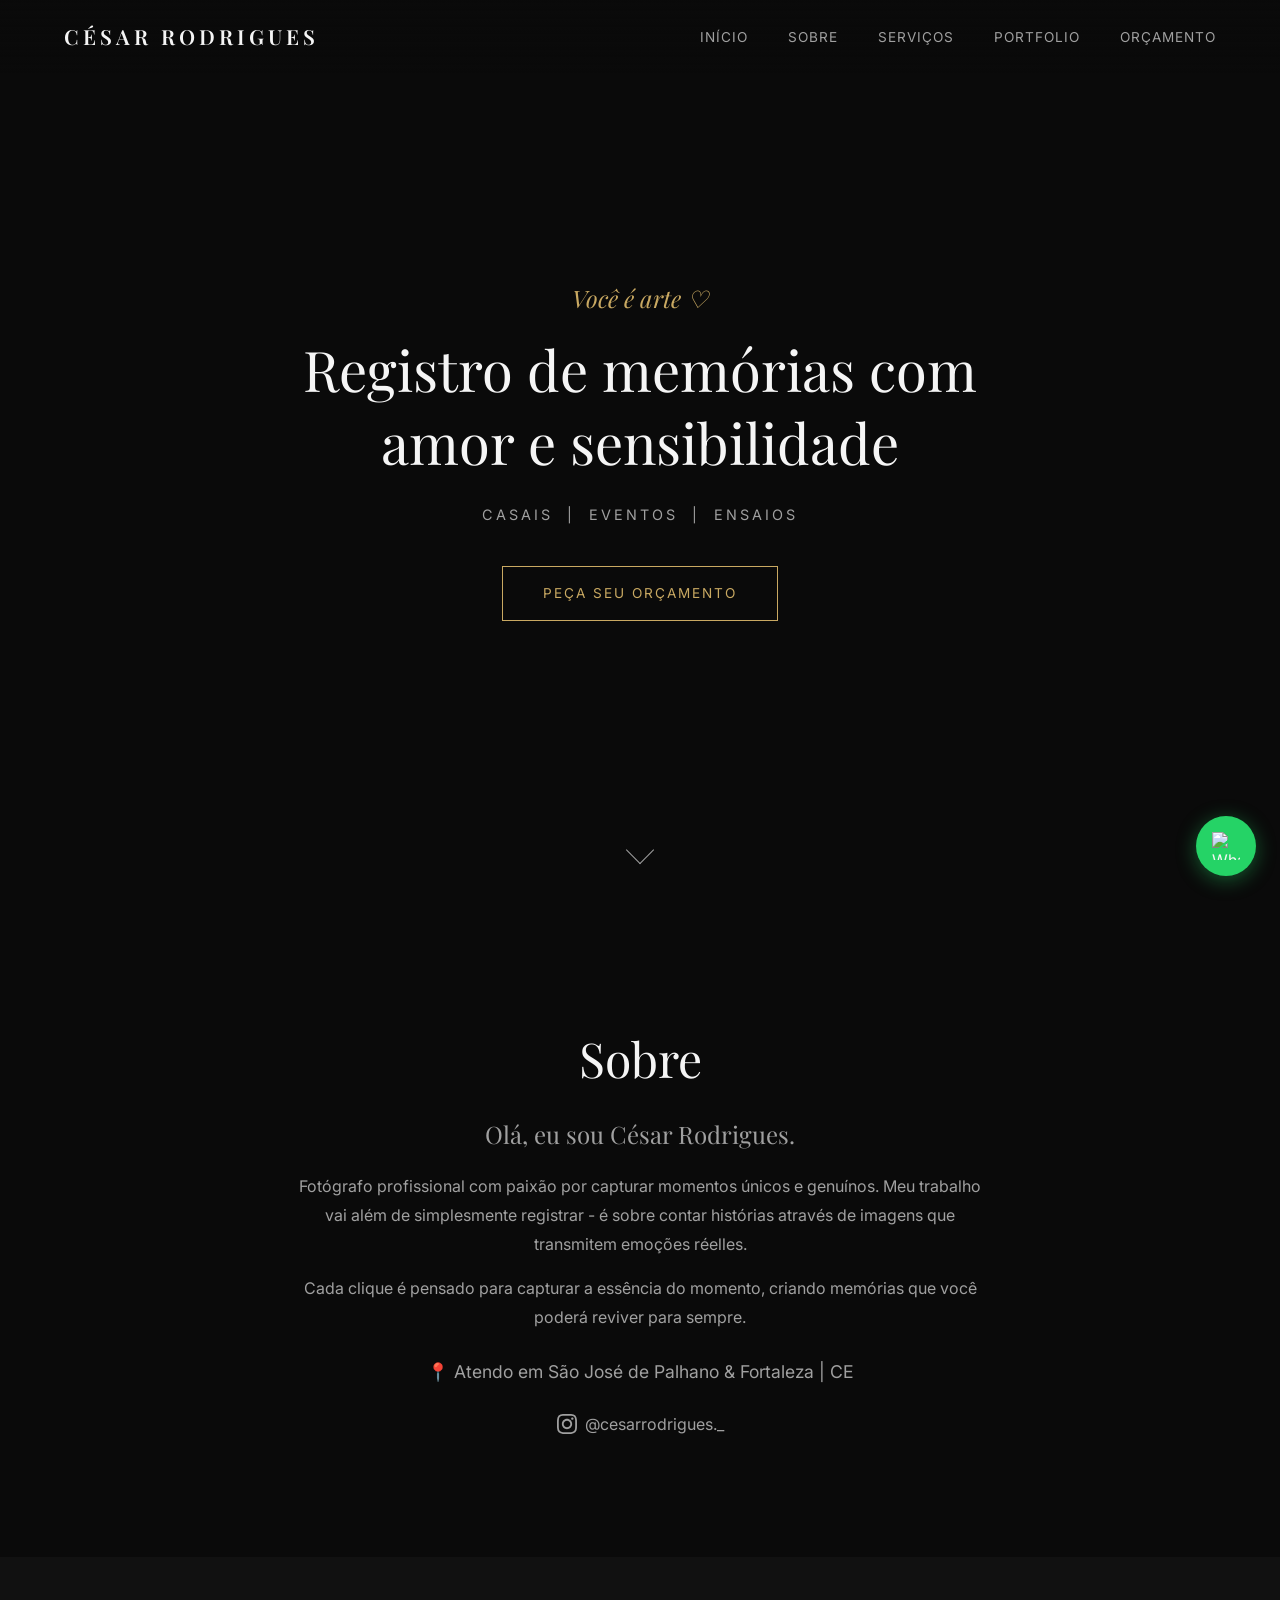
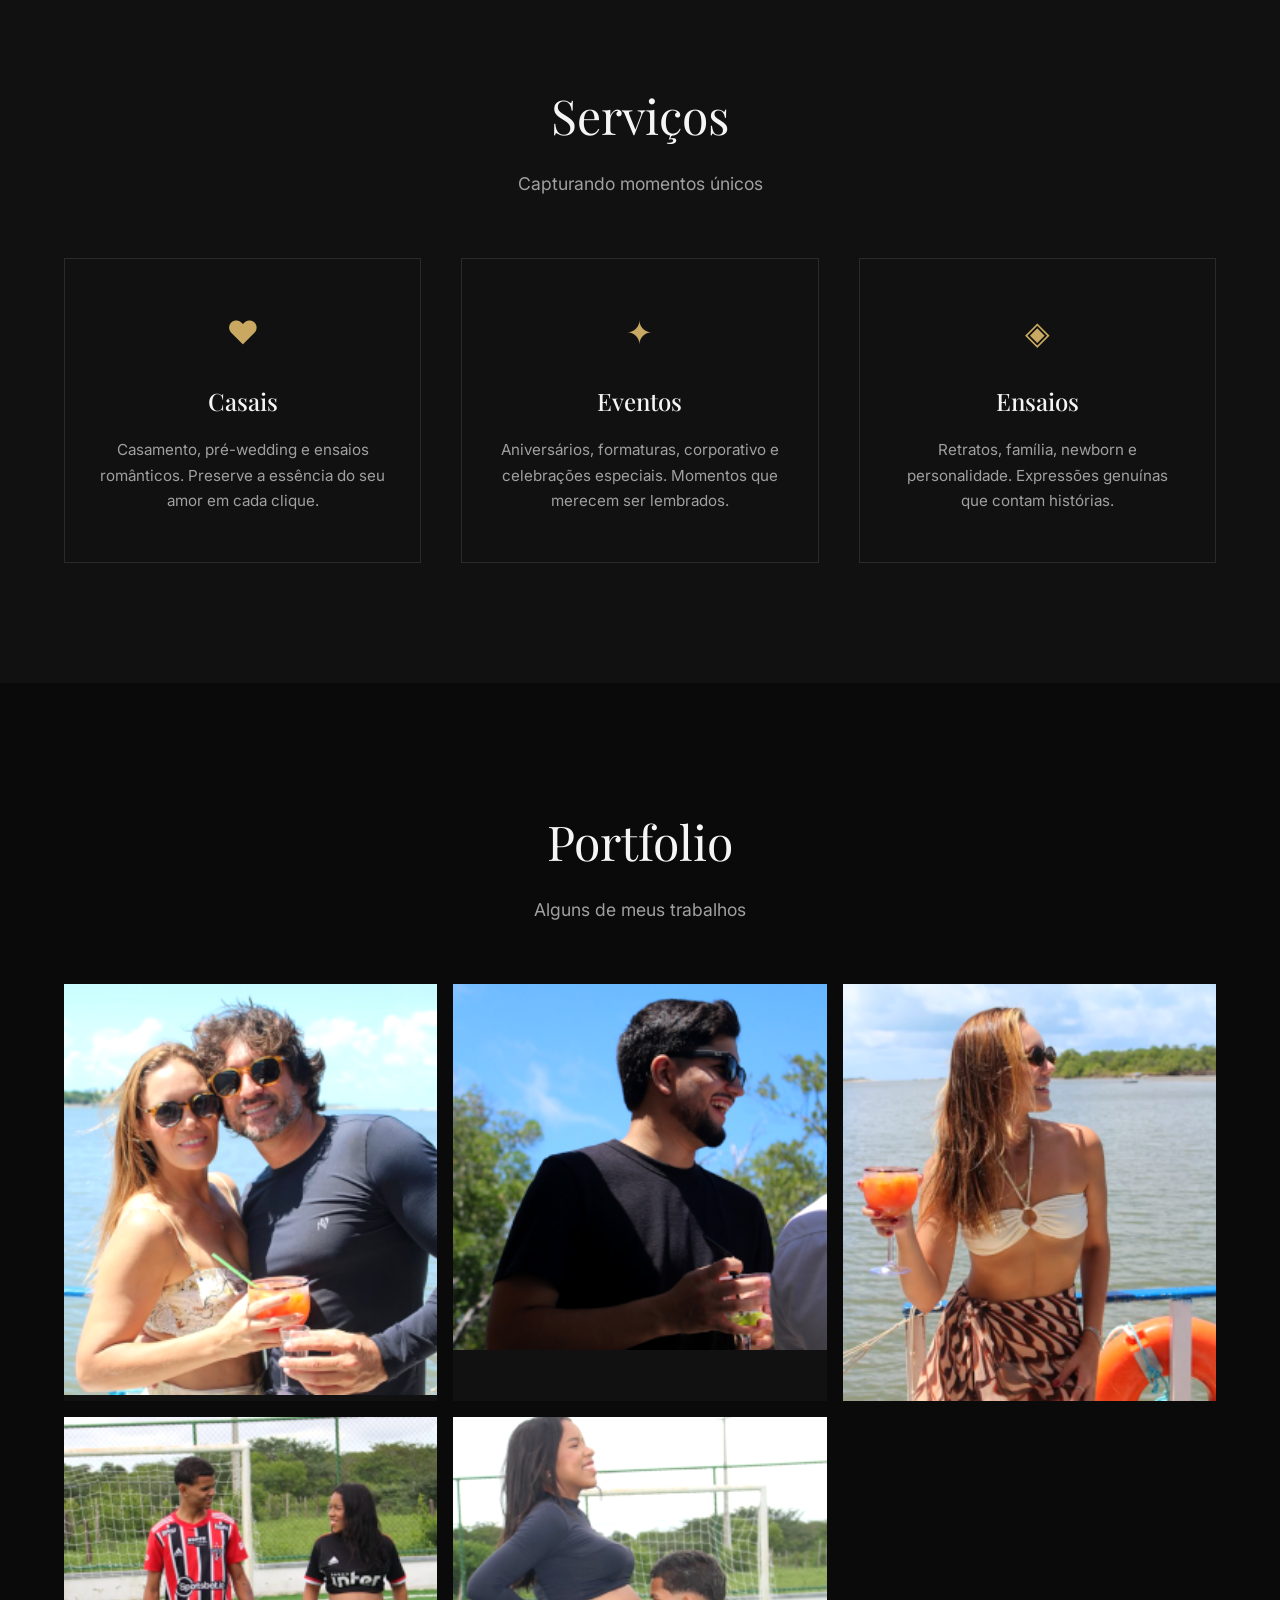
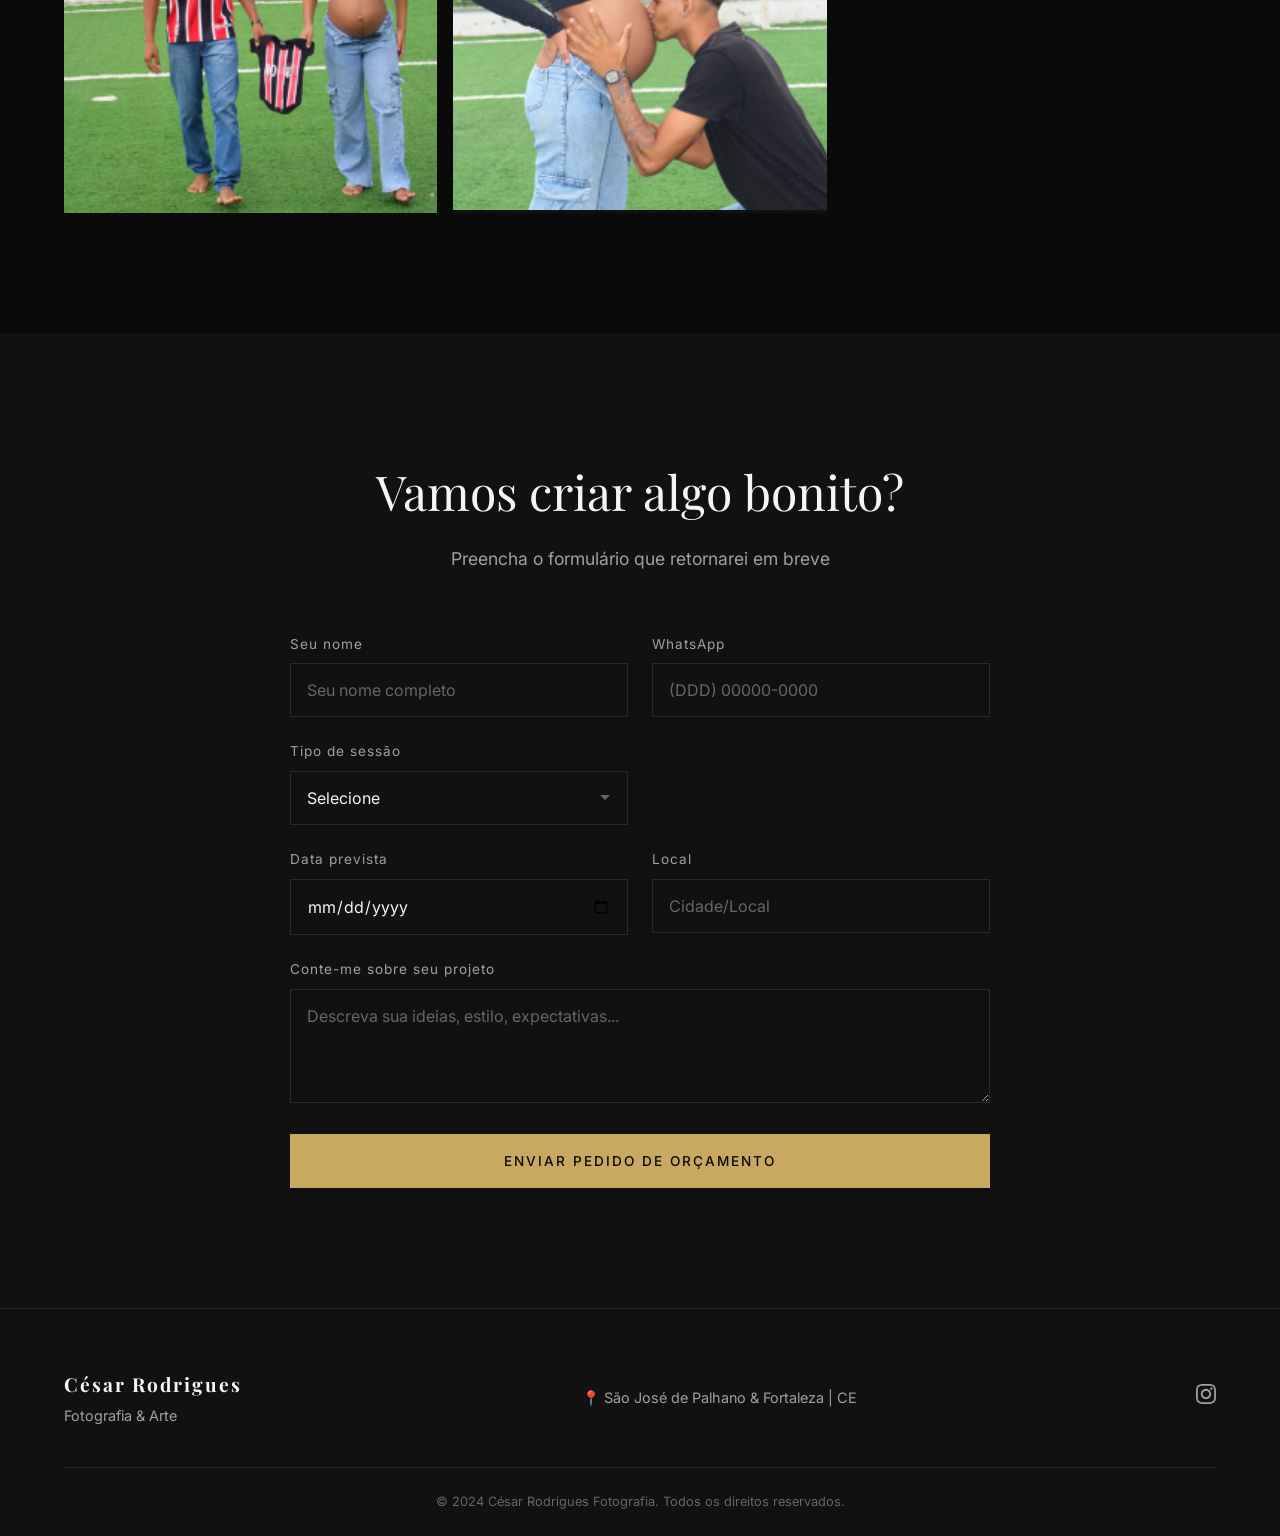
==== index.html @ 53aafc0b "Add files via upload" ====
<!DOCTYPE html>
<html lang="pt-BR">
<head>
    <meta charset="UTF-8">
    <meta name="viewport" content="width=device-width, initial-scale=1.0">
    <title>César Rodrigues | Fotografia</title>
    <meta name="description" content="Fotografia profissional com amor e sensibilidade. Casais, Eventos e Ensaios. São José de Palhano & Fortaleza | CE">
    <meta name="keywords" content="fotografia, photographer, casamentos, ensaio, eventos, são josé de palhano, fortaleza, ceará">
    <meta property="og:title" content="César Rodrigues | Fotografia">
    <meta property="og:description" content="Registro de memórias com amor e sensibilidade">
    <meta property="og:type" content="website">
    <link rel="preconnect" href="https://fonts.googleapis.com">
    <link rel="preconnect" href="https://fonts.gstatic.com" crossorigin>
    <link href="https://fonts.googleapis.com/css2?family=Playfair+Display:wght@400;500;600;700&family=Inter:wght@300;400;500;600&display=swap" rel="stylesheet">
    <link rel="stylesheet" href="styles.css">
    <link rel="icon" href="data:image/svg+xml,<svg xmlns='http://www.w3.org/2000/svg' viewBox='0 0 100 100'><text y='.9em' font-size='90'>📷</text></svg>">
</head>
<body>
    <header class="header">
        <nav class="nav">
            <a href="#inicio" class="logo">CÉSAR RODRIGUES</a>
            <button class="menu-toggle" aria-label="Menu">
                <span></span>
                <span></span>
                <span></span>
            </button>
            <ul class="nav-links">
                <li><a href="#inicio">Início</a></li>
                <li><a href="#sobre">Sobre</a></li>
                <li><a href="#servicos">Serviços</a></li>
                <li><a href="#portfolio">Portfolio</a></li>
                <li><a href="#contato">Orçamento</a></li>
            </ul>
        </nav>
    </header>

    <main>
        <section id="inicio" class="hero">
            <div class="hero-bg"></div>
            <div class="hero-content">
                <p class="tagline">Você é arte ♡</p>
                <h1>Registro de memórias com amor e sensibilidade</h1>
                <div class="hero-services">Casais &nbsp;|&nbsp; Eventos &nbsp;|&nbsp; Ensaios</div>
                <a href="#contato" class="btn-primary">Peça seu orçamento</a>
            </div>
            <div class="scroll-indicator">
                <span></span>
            </div>
        </section>

        <section id="sobre" class="section">
            <div class="container">
                <h2 class="section-title">Sobre</h2>
                <div class="about-content">
                    <div class="about-text">
                        <p class="about-intro">Olá, eu sou César Rodrigues.</p>
                        <p>Fotógrafo profissional com paixão por capturar momentos únicos e genuínos. Meu trabalho vai além de simplesmente registrar - é sobre contar histórias através de imagens que transmitem emoções réelles.</p>
                        <p>Cada clique é pensado para capturar a essência do momento, criando memórias que você poderá reviver para sempre.</p>
                        <p class="about-location">📍 Atendo em São José de Palhano & Fortaleza | CE</p>
                        <div class="social-links">
                            <a href="https://www.instagram.com/cesarrodrigues._/" target="_blank" class="social-link">
                                <svg width="20" height="20" viewBox="0 0 24 24" fill="currentColor"><path d="M12 2.163c3.204 0 3.584.012 4.85.07 3.252.148 4.771 1.691 4.919 4.919.058 1.265.069 1.645.069 4.849 0 3.205-.012 3.584-.069 4.849-.149 3.225-1.664 4.771-4.919 4.919-1.266.058-1.644.07-4.85.07-3.204 0-3.584-.012-4.849-.07-3.26-.149-4.771-1.699-4.919-4.92-.058-1.265-.07-1.644-.07-4.849 0-3.204.012-3.584.07-4.849.149-3.227 1.664-4.771 4.919-4.919 1.266-.057 1.645-.069 4.849-.069zm0-2.163c-3.259 0-3.667.01-4.947.072-4.358.2-6.78 2.618-6.98 6.98-.059 1.281-.073 1.689-.073 4.947 0 3.259.014 3.668.072 4.947.2 4.358 2.618 6.78 6.98 6.98 1.281.058 1.689.072 4.947.072 3.259 0 3.668-.014 4.947-.072 4.354-.2 6.782-2.618 6.979-6.98.059-1.28.073-1.689.073-4.947 0-3.259-.014-3.667-.072-4.947-.196-4.354-2.617-6.78-6.979-6.98-1.281-.059-1.69-.073-4.949-.073zm0 5.838c-3.403 0-6.162 2.759-6.162 6.162s2.759 6.162 6.162 6.162 6.162-2.759 6.162-6.162c0-3.403-2.759-6.162-6.162-6.162zm0 10.162c-2.209 0-4-1.79-4-4 0-2.209 1.791-4 4-4s4 1.791 4 4c0 2.21-1.791 4-4 4zm6.406-11.845c-.796 0-1.441.645-1.441 1.44s.645 1.44 1.441 1.44c.795 0 1.439-.645 1.439-1.44s-.644-1.44-1.439-1.44z"/></svg>
                                @cesarrodrigues._
                            </a>
                        </div>
                    </div>
                </div>
            </div>
        </section>

        <section id="servicos" class="section section-dark">
            <div class="container">
                <h2 class="section-title">Serviços</h2>
                <p class="section-subtitle">Capturando momentos únicos</p>
                <div class="services-grid">
                    <article class="service-card fade-in">
                        <div class="service-icon">❤</div>
                        <h3>Casais</h3>
                        <p>Casamento, pré-wedding e ensaios românticos. Preserve a essência do seu amor em cada clique.</p>
                    </article>
                    <article class="service-card fade-in">
                        <div class="service-icon">✦</div>
                        <h3>Eventos</h3>
                        <p>Aniversários, formaturas, corporativo e celebrações especiais. Momentos que merecem ser lembrados.</p>
                    </article>
                    <article class="service-card fade-in">
                        <div class="service-icon">◈</div>
                        <h3>Ensaios</h3>
                        <p>Retratos, família, newborn e personalidade. Expressões genuínas que contam histórias.</p>
                    </article>
                </div>
            </div>
        </section>

        <section id="portfolio" class="section">
            <div class="container">
                <h2 class="section-title">Portfolio</h2>
                <p class="section-subtitle">Alguns de meus trabalhos</p>
                <div class="portfolio-grid">
                    <div class="portfolio-item fade-in">
                        <div class="img-loader"></div>
                        <img src="imagem1.png" alt="Portfolio 1" loading="lazy">
                    </div>
                    <div class="portfolio-item fade-in">
                        <div class="img-loader"></div>
                        <img src="imagem2.png" alt="Portfolio 2" loading="lazy">
                    </div>
                    <div class="portfolio-item fade-in">
                        <div class="img-loader"></div>
                        <img src="imagem3.png" alt="Portfolio 3" loading="lazy">
                    </div>
                    <div class="portfolio-item fade-in">
                        <div class="img-loader"></div>
                        <img src="imagem4.png" alt="Portfolio 4" loading="lazy">
                    </div>
                    <div class="portfolio-item fade-in">
                        <div class="img-loader"></div>
                        <img src="imagem5.png" alt="Portfolio 5" loading="lazy">
                    </div>
                </div>
            </div>
        </section>

        <section id="contato" class="section section-dark">
            <div class="container">
                <h2 class="section-title">Vamos criar algo bonito?</h2>
                <p class="section-subtitle">Preencha o formulário que retornarei em breve</p>
                <form class="contact-form" id="budget-form">
                    <div class="form-row">
                        <div class="form-group">
                            <label for="name">Seu nome</label>
                            <input type="text" id="name" name="name" required placeholder="Seu nome completo">
                        </div>
                        <div class="form-group">
                            <label for="phone">WhatsApp</label>
                            <input type="tel" id="phone" name="phone" required placeholder="(DDD) 00000-0000">
                        </div>
                    </div>
                    <div class="form-row">
                        <div class="form-group">
                            <label for="service">Tipo de sessão</label>
                            <select id="service" name="service" required>
                                <option value="">Selecione</option>
                                <option value="Casais">Casais / Casamento</option>
                                <option value="Eventos">Eventos</option>
                                <option value="Ensaios">Ensaios</option>
                                <option value="Outro">Outro</option>
                            </select>
                        </div>
                        <div class="form-group" id="other-service-group" style="display: none;">
                            <label for="other-service">Qual?</label>
                            <input type="text" id="other-service" name="other-service" placeholder="Descreva o tipo de sessão">
                        </div>
                    </div>
                    <div class="form-row">
                        <div class="form-group">
                            <label for="date">Data prevista</label>
                            <input type="date" id="date" name="date">
                        </div>
                        <div class="form-group">
                            <label for="location">Local</label>
                            <input type="text" id="location" name="location" placeholder="Cidade/Local">
                        </div>
                    </div>
                    <div class="form-group">
                        <label for="message">Conte-me sobre seu projeto</label>
                        <textarea id="message" name="message" rows="4" placeholder="Descreva sua ideias, estilo, expectativas..."></textarea>
                    </div>
                    <button type="submit" class="btn-primary btn-submit">Enviar pedido de orçamento</button>
                </form>
            </div>
        </section>
    </main>

    <footer class="footer">
        <div class="container">
            <div class="footer-content">
                <div class="footer-info">
                    <h3>César Rodrigues</h3>
                    <p>Fotografia & Arte</p>
                </div>
                <div class="footer-location">
                    <p>📍 São José de Palhano & Fortaleza | CE</p>
                </div>
                <div class="footer-social">
                    <a href="https://www.instagram.com/cesarrodrigues._/" target="_blank" class="social-link">
                        <svg width="20" height="20" viewBox="0 0 24 24" fill="currentColor"><path d="M12 2.163c3.204 0 3.584.012 4.85.07 3.252.148 4.771 1.691 4.919 4.919.058 1.265.069 1.645.069 4.849 0 3.205-.012 3.584-.069 4.849-.149 3.225-1.664 4.771-4.919 4.919-1.266.058-1.644.07-4.85.07-3.204 0-3.584-.012-4.849-.07-3.26-.149-4.771-1.699-4.919-4.92-.058-1.265-.07-1.644-.07-4.849 0-3.204.012-3.584.07-4.849.149-3.227 1.664-4.771 4.919-4.919 1.266-.057 1.645-.069 4.849-.069zm0-2.163c-3.259 0-3.667.01-4.947.072-4.358.2-6.78 2.618-6.98 6.98-.059 1.281-.073 1.689-.073 4.947 0 3.259.014 3.668.072 4.947.2 4.358 2.618 6.78 6.98 6.98 1.281.058 1.689.072 4.947.072 3.259 0 3.668-.014 4.947-.072 4.354-.2 6.782-2.618 6.979-6.98.059-1.28.073-1.689.073-4.947 0-3.259-.014-3.667-.072-4.947-.196-4.354-2.617-6.78-6.979-6.98-1.281-.059-1.69-.073-4.949-.073zm0 5.838c-3.403 0-6.162 2.759-6.162 6.162s2.759 6.162 6.162 6.162 6.162-2.759 6.162-6.162c0-3.403-2.759-6.162-6.162-6.162zm0 10.162c-2.209 0-4-1.79-4-4 0-2.209 1.791-4 4-4s4 1.791 4 4c0 2.21-1.791 4-4 4zm6.406-11.845c-.796 0-1.441.645-1.441 1.44s.645 1.44 1.441 1.44c.795 0 1.439-.645 1.439-1.44s-.644-1.44-1.439-1.44z"/></svg>
                    </a>
                </div>
            </div>
            <div class="footer-bottom">
                <p>© 2024 César Rodrigues Fotografia. Todos os direitos reservados.</p>
            </div>
        </div>
    </footer>

    <a href="https://wa.me/558892840072" class="whatsapp-float" target="_blank" aria-label="WhatsApp">
        <img src="https://upload.wikimedia.org/wikipedia/commons/6/6b/WhatsApp.svg" alt="WhatsApp" style="width:28px;height:28px;">
    </a>

    <div class="lightbox" id="lightbox">
        <button class="lightbox-close" aria-label="Fechar">&times;</button>
        <img src="" alt="Imagem ampliada">
    </div>

    <div class="modal" id="thank-you-modal">
        <div class="modal-content">
            <button class="modal-close" aria-label="Fechar">&times;</button>
            <div class="modal-icon">✓</div>
            <h3>Obrigado!</h3>
            <p>Sua mensagem foi enviada com sucesso.</p>
            <p>Em breve retornarei seu contato.</p>
            <button class="btn-primary" id="modal-ok">Ok, voltar ao site</button>
        </div>
    </div>

    <script src="script.js"></script>
</body>
</html>
---- styles.css ----
:root {
    --bg-primary: #0a0a0a;
    --bg-secondary: #111111;
    --bg-tertiary: #1a1a1a;
    --text-primary: #f5f5f5;
    --text-secondary: #a0a0a0;
    --text-muted: #666666;
    --accent: #c9a962;
    --accent-dark: #a88c4a;
    --border: #2a2a2a;
    --font-display: 'Playfair Display', Georgia, serif;
    --font-body: 'Inter', -apple-system, sans-serif;
}

* {
    margin: 0;
    padding: 0;
    box-sizing: border-box;
}

html {
    scroll-behavior: smooth;
}

body {
    font-family: var(--font-body);
    background-color: var(--bg-primary);
    color: var(--text-primary);
    line-height: 1.6;
    font-size: 16px;
    overflow-x: hidden;
}

.container {
    max-width: 1200px;
    margin: 0 auto;
    padding: 0 24px;
}

a {
    color: inherit;
    text-decoration: none;
}

ul {
    list-style: none;
}

img {
    max-width: 100%;
    height: auto;
    display: block;
}

button {
    font-family: inherit;
    cursor: pointer;
    border: none;
    background: none;
}

input, textarea, select {
    font-family: inherit;
    font-size: 1rem;
}

.header {
    position: fixed;
    top: 0;
    left: 0;
    right: 0;
    z-index: 1000;
    padding: 20px 0;
    background: linear-gradient(to bottom, rgba(10,10,10,0.95), rgba(10,10,10,0));
    transition: background 0.3s ease;
}

.header.scrolled {
    background: rgba(10,10,10,0.98);
    backdrop-filter: blur(10px);
}

.nav {
    max-width: 1200px;
    margin: 0 auto;
    padding: 0 24px;
    display: flex;
    justify-content: space-between;
    align-items: center;
}

.logo {
    font-family: var(--font-display);
    font-size: 1.3rem;
    font-weight: 600;
    letter-spacing: 4px;
    color: var(--text-primary);
    transition: color 0.3s ease;
}

.logo:hover {
    color: var(--accent);
}

.nav-links {
    display: flex;
    gap: 40px;
}

.nav-links a {
    font-size: 0.85rem;
    font-weight: 400;
    letter-spacing: 1px;
    text-transform: uppercase;
    color: var(--text-secondary);
    transition: color 0.3s ease;
    position: relative;
}

.nav-links a::after {
    content: '';
    position: absolute;
    bottom: -4px;
    left: 0;
    width: 0;
    height: 1px;
    background: var(--accent);
    transition: width 0.3s ease;
}

.nav-links a:hover {
    color: var(--text-primary);
}

.nav-links a:hover::after {
    width: 100%;
}

.menu-toggle {
    display: none;
    flex-direction: column;
    gap: 6px;
    padding: 8px;
}

.menu-toggle span {
    display: block;
    width: 24px;
    height: 1px;
    background: var(--text-primary);
    transition: all 0.3s ease;
}

.hero {
    min-height: 100vh;
    display: flex;
    align-items: center;
    justify-content: center;
    position: relative;
    overflow: hidden;
}

.hero-bg {
    position: absolute;
    inset: 0;
    background: 
        linear-gradient(to bottom, rgba(10,10,10,0.3) 0%, rgba(10,10,10,0.7) 100%),
        url('https://images.unsplash.com/photo-1519741497674-611481863552?w=1920&h=1080&fit=crop') center/cover no-repeat;
    transform: scale(1.05);
    animation: heroZoom 20s ease-in-out infinite alternate;
}

@keyframes heroZoom {
    from { transform: scale(1.05); }
    to { transform: scale(1.1); }
}

.hero-content {
    position: relative;
    z-index: 1;
    text-align: center;
    padding: 0 24px;
    max-width: 800px;
}

.tagline {
    font-family: var(--font-display);
    font-size: 1.5rem;
    color: var(--accent);
    margin-bottom: 16px;
    font-style: italic;
    animation: fadeInUp 1s ease-out;
}

.hero h1 {
    font-family: var(--font-display);
    font-size: clamp(2rem, 5vw, 3.5rem);
    font-weight: 400;
    line-height: 1.3;
    margin-bottom: 24px;
    animation: fadeInUp 1s ease-out 0.2s both;
}

.hero-services {
    font-size: 0.9rem;
    color: var(--text-secondary);
    letter-spacing: 3px;
    text-transform: uppercase;
    margin-bottom: 40px;
    animation: fadeInUp 1s ease-out 0.4s both;
}

@keyframes fadeInUp {
    from {
        opacity: 0;
        transform: translateY(30px);
    }
    to {
        opacity: 1;
        transform: translateY(0);
    }
}

.btn-primary {
    display: inline-block;
    padding: 16px 40px;
    background: transparent;
    border: 1px solid var(--accent);
    color: var(--accent);
    font-size: 0.85rem;
    letter-spacing: 2px;
    text-transform: uppercase;
    transition: all 0.4s ease;
    animation: fadeInUp 1s ease-out 0.6s both;
}

.btn-primary:hover {
    background: var(--accent);
    color: var(--bg-primary);
}

.scroll-indicator {
    position: absolute;
    bottom: 40px;
    left: 50%;
    transform: translateX(-50%);
    animation: bounce 2s ease-in-out infinite;
}

.scroll-indicator span {
    display: block;
    width: 20px;
    height: 20px;
    border-right: 1px solid var(--text-secondary);
    border-bottom: 1px solid var(--text-secondary);
    transform: rotate(45deg);
}

@keyframes bounce {
    0%, 100% { transform: translateX(-50%) translateY(0); }
    50% { transform: translateX(-50%) translateY(10px); }
}

.fade-in {
    opacity: 0;
    transform: translateY(30px);
    transition: opacity 0.6s ease, transform 0.6s ease;
}

.fade-in.visible {
    opacity: 1;
    transform: translateY(0);
}

.section {
    padding: 120px 0;
}

.section-dark {
    background: var(--bg-secondary);
}

.section-title {
    font-family: var(--font-display);
    font-size: clamp(2rem, 4vw, 3rem);
    font-weight: 400;
    text-align: center;
    margin-bottom: 16px;
}

.section-subtitle {
    text-align: center;
    color: var(--text-secondary);
    margin-bottom: 60px;
    font-size: 1.1rem;
}

.services-grid {
    display: grid;
    grid-template-columns: repeat(3, 1fr);
    gap: 40px;
}

.service-card {
    background: var(--bg-secondary);
    border: 1px solid var(--border);
    padding: 48px 32px;
    text-align: center;
    transition: all 0.4s ease;
}

.service-card:hover {
    border-color: var(--accent);
    transform: translateY(-8px);
}

.service-icon {
    font-size: 2rem;
    color: var(--accent);
    margin-bottom: 24px;
}

.service-card h3 {
    font-family: var(--font-display);
    font-size: 1.5rem;
    font-weight: 500;
    margin-bottom: 16px;
}

.service-card p {
    color: var(--text-secondary);
    font-size: 0.95rem;
    line-height: 1.7;
}

.portfolio-grid {
    display: grid;
    grid-template-columns: repeat(3, 1fr);
    gap: 16px;
}

.portfolio-item {
    position: relative;
    overflow: hidden;
    cursor: pointer;
    background: var(--bg-secondary);
}

.portfolio-item img {
    width: 100%;
    height: auto;
    display: block;
    transition: transform 0.6s ease, filter 0.4s ease;
    filter: contrast(1.05) saturate(1.1);
}

.portfolio-item:hover img {
    transform: scale(1.02);
    filter: contrast(1.1) saturate(1.15);
}

.portfolio-item::after {
    content: '';
    position: absolute;
    inset: 0;
    background: linear-gradient(to top, rgba(10,10,10,0.6) 0%, transparent 50%);
    opacity: 0;
    transition: opacity 0.4s ease;
}

.portfolio-item:hover img {
    transform: scale(1.08);
}

.portfolio-item:hover::after {
    opacity: 1;
}

.contact-form {
    max-width: 700px;
    margin: 0 auto;
}

.form-row {
    display: grid;
    grid-template-columns: repeat(2, 1fr);
    gap: 24px;
}

.form-group {
    margin-bottom: 24px;
}

.form-group label {
    display: block;
    font-size: 0.85rem;
    color: var(--text-secondary);
    margin-bottom: 8px;
    letter-spacing: 1px;
}

.form-group input,
.form-group textarea,
.form-group select {
    width: 100%;
    padding: 16px;
    background: var(--bg-secondary);
    border: 1px solid var(--border);
    color: var(--text-primary);
    transition: border-color 0.3s ease;
}

.form-group input:focus,
.form-group textarea:focus,
.form-group select:focus {
    outline: none;
    border-color: var(--accent);
}

.form-group input::placeholder,
.form-group textarea::placeholder {
    color: var(--text-muted);
}

.form-group select {
    cursor: pointer;
    appearance: none;
    background-image: url("data:image/svg+xml,%3Csvg xmlns='http://www.w3.org/2000/svg' width='12' height='12' viewBox='0 0 12 12'%3E%3Cpath fill='%23666' d='M6 8L1 3h10z'/%3E%3C/svg%3E");
    background-repeat: no-repeat;
    background-position: right 16px center;
}

.btn-submit {
    width: 100%;
    padding: 18px;
    background: var(--accent);
    color: var(--bg-primary);
    font-weight: 500;
}

.btn-submit:hover {
    background: var(--accent-dark);
}

.footer {
    background: var(--bg-secondary);
    border-top: 1px solid var(--border);
    padding: 60px 0 24px;
}

.footer-content {
    display: flex;
    justify-content: space-between;
    align-items: center;
    flex-wrap: wrap;
    gap: 24px;
    margin-bottom: 40px;
}

.footer-info h3 {
    font-family: var(--font-display);
    font-size: 1.2rem;
    letter-spacing: 2px;
    margin-bottom: 4px;
}

.footer-info p {
    color: var(--text-secondary);
    font-size: 0.9rem;
}

.footer-location {
    color: var(--text-secondary);
    font-size: 0.9rem;
}

.whatsapp-link {
    display: inline-flex;
    align-items: center;
    gap: 8px;
    padding: 12px 24px;
    background: var(--accent);
    color: var(--bg-primary);
    font-weight: 500;
    transition: background 0.3s ease;
}

.whatsapp-link:hover {
    background: var(--accent-dark);
}

.footer-bottom {
    text-align: center;
    padding-top: 24px;
    border-top: 1px solid var(--border);
}

.footer-bottom p {
    color: var(--text-muted);
    font-size: 0.8rem;
}

.lightbox {
    position: fixed;
    inset: 0;
    z-index: 2000;
    background: rgba(0,0,0,0.95);
    display: flex;
    align-items: center;
    justify-content: center;
    opacity: 0;
    visibility: hidden;
    transition: all 0.3s ease;
}

.lightbox.active {
    opacity: 1;
    visibility: visible;
}

.lightbox img {
    max-width: 95vw;
    max-height: 95vh;
    width: auto;
    height: auto;
    object-fit: contain;
    filter: contrast(1.05) saturate(1.1);
}

.lightbox-close {
    position: absolute;
    top: 24px;
    right: 24px;
    font-size: 2rem;
    color: var(--text-primary);
    padding: 16px;
}

@media (max-width: 900px) {
    .services-grid,
    .portfolio-grid {
        grid-template-columns: repeat(2, 1fr);
    }
    
    .footer-content {
        flex-direction: column;
        text-align: center;
    }
}

@media (max-width: 600px) {
    .menu-toggle {
        display: flex;
    }
    
    .nav-links {
        position: fixed;
        top: 0;
        right: -100%;
        width: 80%;
        max-width: 300px;
        height: 100vh;
        background: var(--bg-secondary);
        flex-direction: column;
        justify-content: center;
        align-items: center;
        gap: 32px;
        transition: right 0.4s ease;
    }
    
    .nav-links.active {
        right: 0;
    }
    
    .nav-links a {
        font-size: 1rem;
    }
    
    .services-grid,
    .portfolio-grid {
        grid-template-columns: 1fr;
    }
    
    .form-row {
        grid-template-columns: 1fr;
    }
    
    .section {
        padding: 80px 0;
    }
    
    .hero h1 {
        font-size: 1.8rem;
    }
}

.about-content {
    max-width: 700px;
    margin: 0 auto;
    text-align: center;
}

.about-intro {
    font-family: var(--font-display);
    font-size: 1.5rem;
    color: var(--accent);
    margin-bottom: 24px;
}

.about-text p {
    color: var(--text-secondary);
    margin-bottom: 16px;
    line-height: 1.8;
}

.about-location {
    font-size: 1.1rem;
    margin-top: 24px;
    color: var(--text-primary);
}

.social-links {
    margin-top: 24px;
    display: flex;
    justify-content: center;
    gap: 16px;
}

.social-link {
    display: inline-flex;
    align-items: center;
    gap: 8px;
    color: var(--text-secondary);
    transition: color 0.3s ease;
}

.social-link:hover {
    color: var(--accent);
}

.whatsapp-float {
    position: fixed;
    bottom: 24px;
    right: 24px;
    width: 60px;
    height: 60px;
    background: #25D366;
    border-radius: 50%;
    display: flex;
    align-items: center;
    justify-content: center;
    box-shadow: 0 4px 20px rgba(37, 211, 102, 0.4);
    z-index: 1000;
    animation: pulse 2s ease-in-out infinite;
    transition: transform 0.3s ease;
}

.whatsapp-float img {
    width: 32px;
    height: 32px;
}

.whatsapp-float:hover {
    transform: scale(1.1);
}

@keyframes pulse {
    0%, 100% { box-shadow: 0 4px 20px rgba(37, 211, 102, 0.4); }
    50% { box-shadow: 0 4px 30px rgba(37, 211, 102, 0.7); }
}

.img-loader {
    position: absolute;
    inset: 0;
    background: linear-gradient(90deg, var(--bg-tertiary) 25%, var(--bg-secondary) 50%, var(--bg-tertiary) 75%);
    background-size: 200% 100%;
    animation: shimmer 1.5s infinite;
}

@keyframes shimmer {
    0% { background-position: 200% 0; }
    100% { background-position: -200% 0; }
}

.portfolio-item img {
    opacity: 0;
    transition: opacity 0.4s ease;
}

.portfolio-item img.loaded {
    opacity: 1;
}

.modal {
    position: fixed;
    inset: 0;
    background: rgba(0,0,0,0.9);
    display: flex;
    align-items: center;
    justify-content: center;
    z-index: 2001;
    opacity: 0;
    visibility: hidden;
    transition: all 0.3s ease;
}

.modal.active {
    opacity: 1;
    visibility: visible;
}

.modal-content {
    background: var(--bg-secondary);
    border: 1px solid var(--border);
    padding: 48px;
    text-align: center;
    max-width: 400px;
    position: relative;
}

.modal-close {
    position: absolute;
    top: 16px;
    right: 16px;
    font-size: 1.5rem;
    color: var(--text-muted);
    padding: 8px;
}

.modal-icon {
    width: 64px;
    height: 64px;
    background: var(--accent);
    color: var(--bg-primary);
    border-radius: 50%;
    display: flex;
    align-items: center;
    justify-content: center;
    font-size: 2rem;
    margin: 0 auto 24px;
}

.modal-content h3 {
    font-family: var(--font-display);
    font-size: 1.8rem;
    margin-bottom: 16px;
}

.modal-content p {
    color: var(--text-secondary);
    margin-bottom: 8px;
}

.modal-content .btn-primary {
    margin-top: 24px;
    width: 100%;
}

.form-row {
    display: grid;
    grid-template-columns: 1fr 1fr;
    gap: 24px;
}
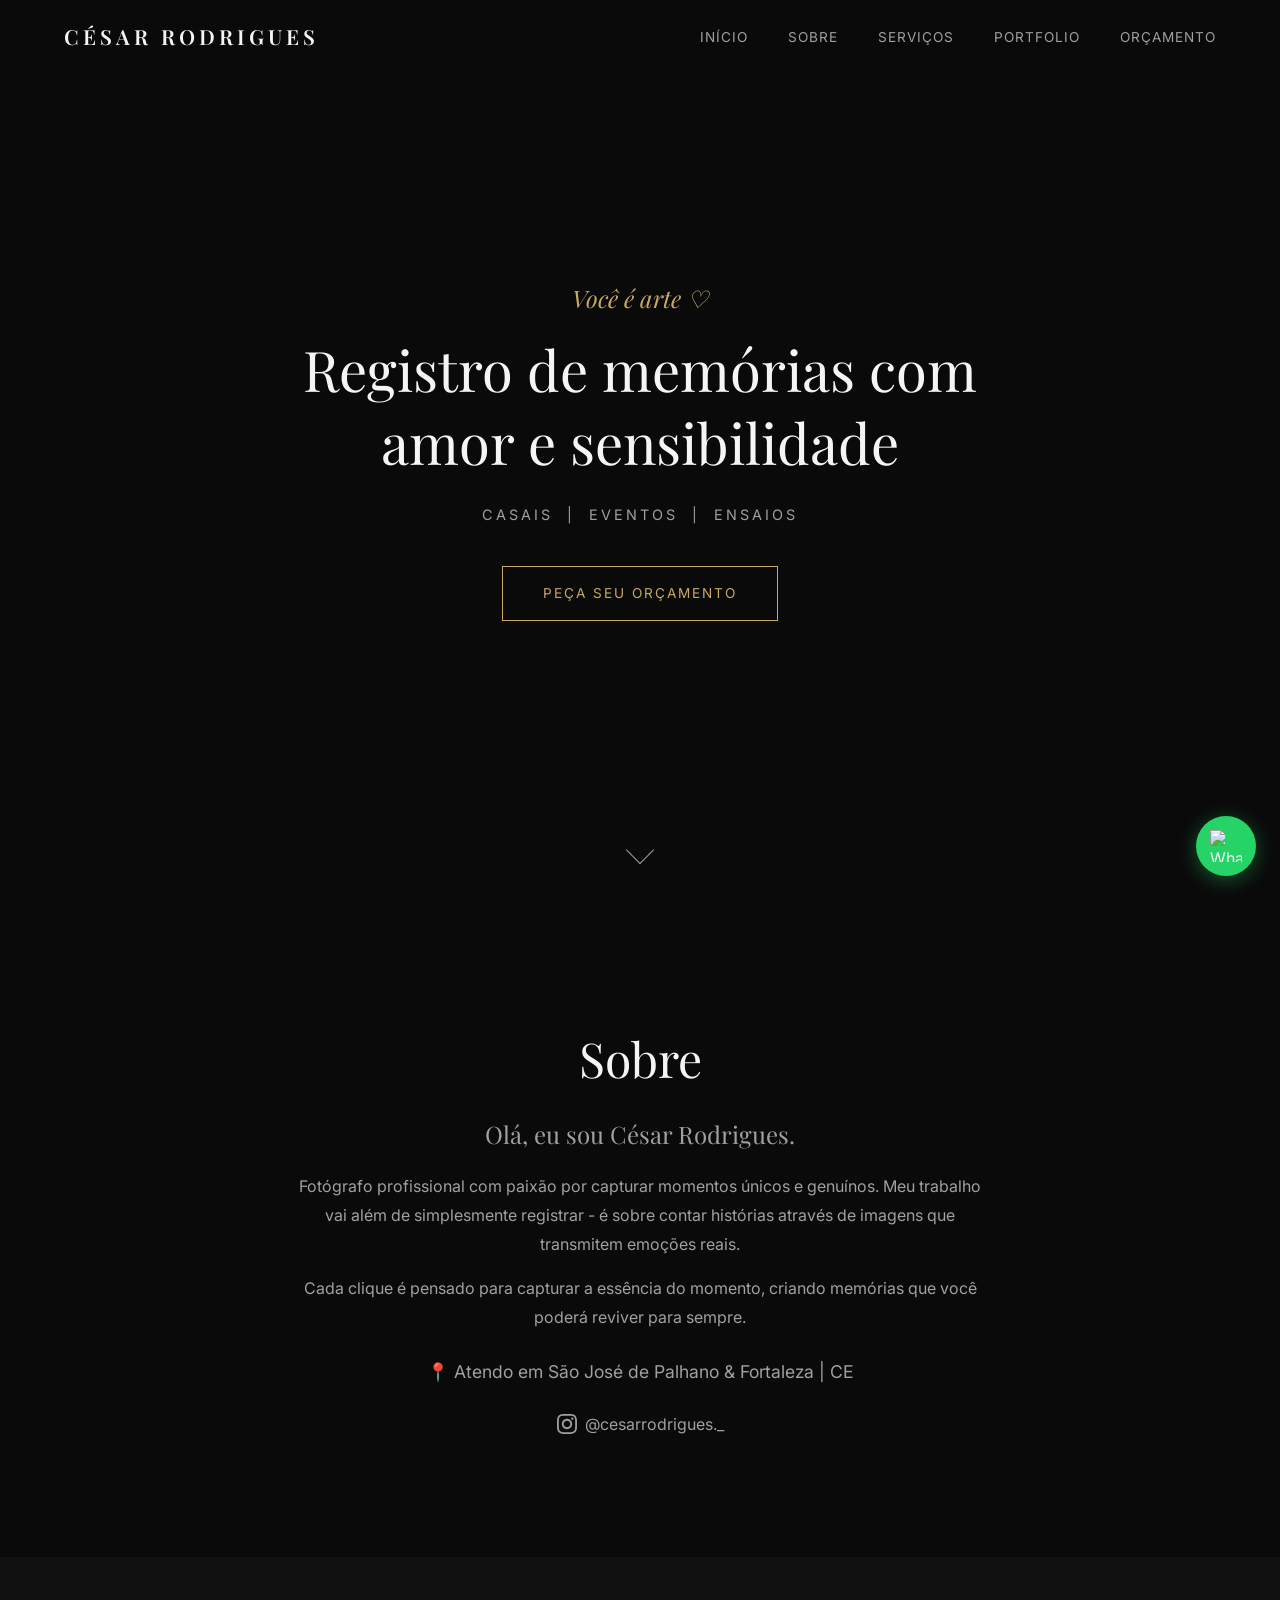
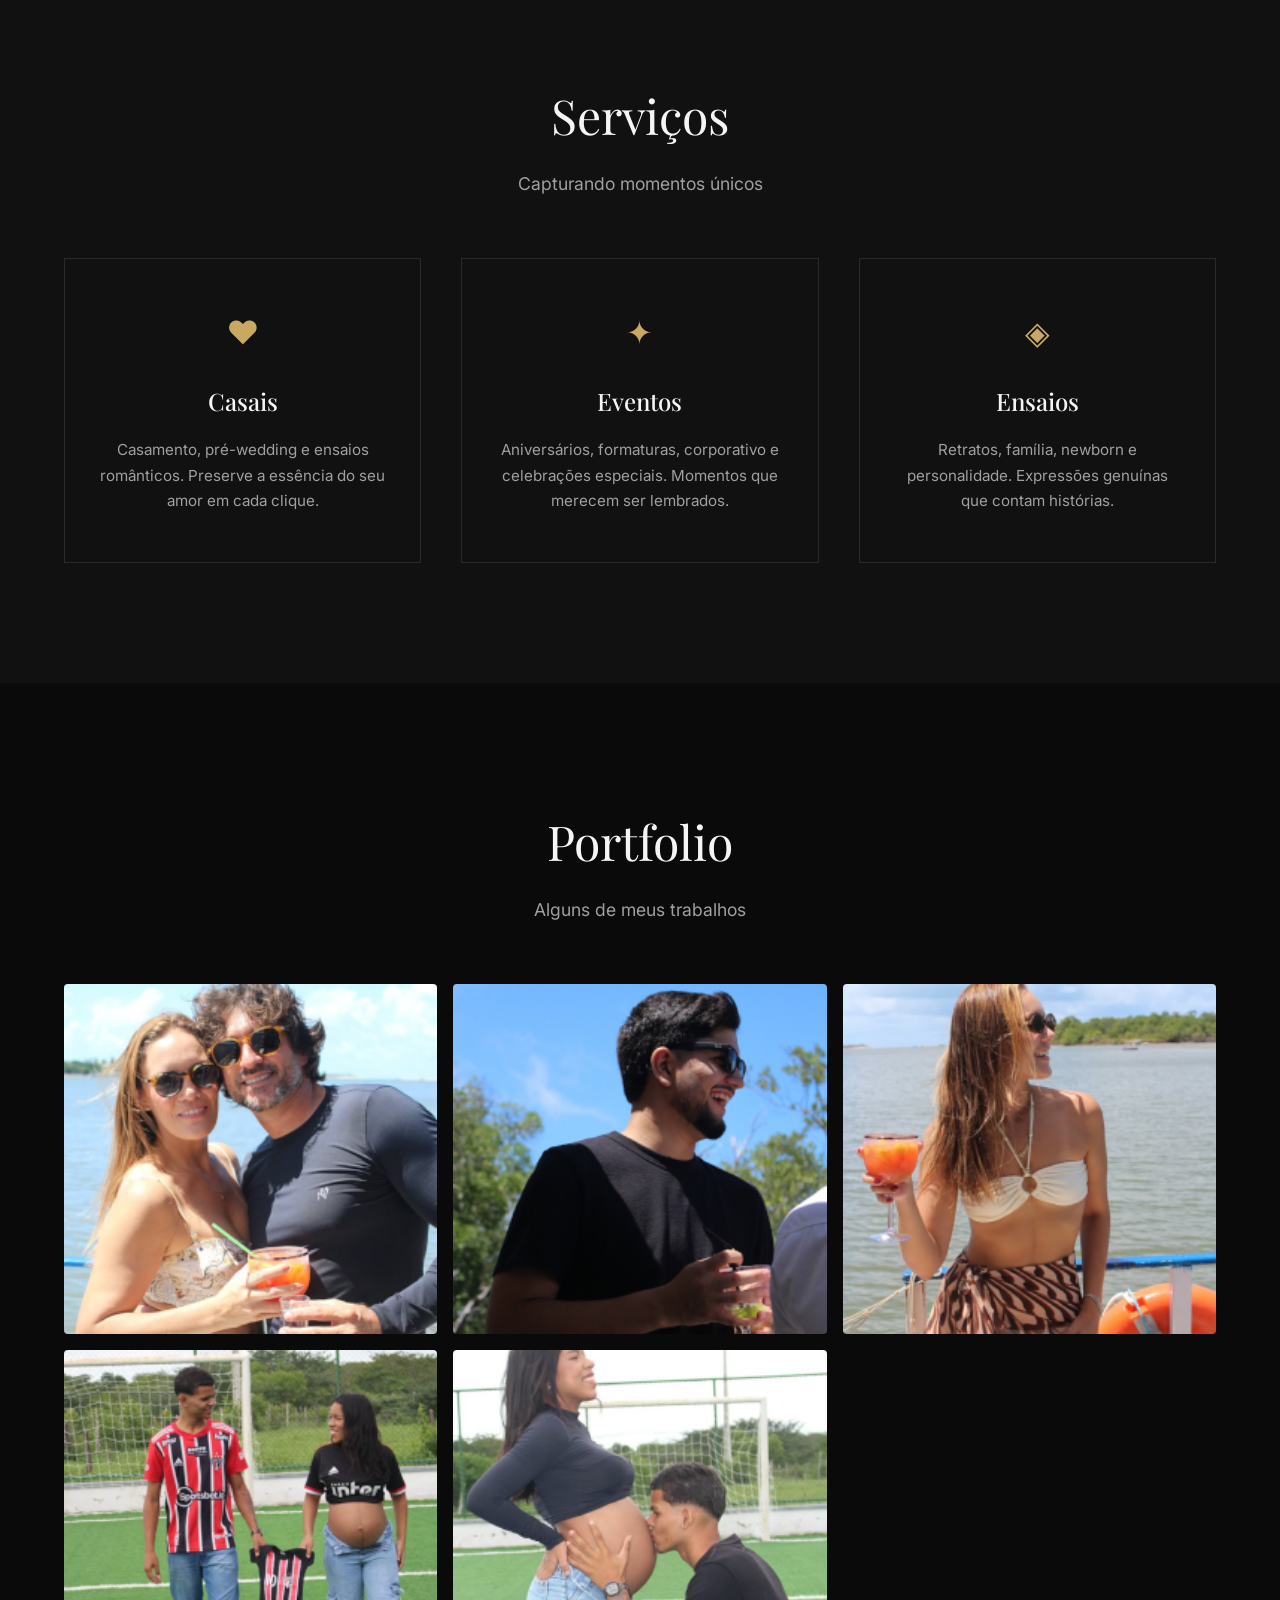
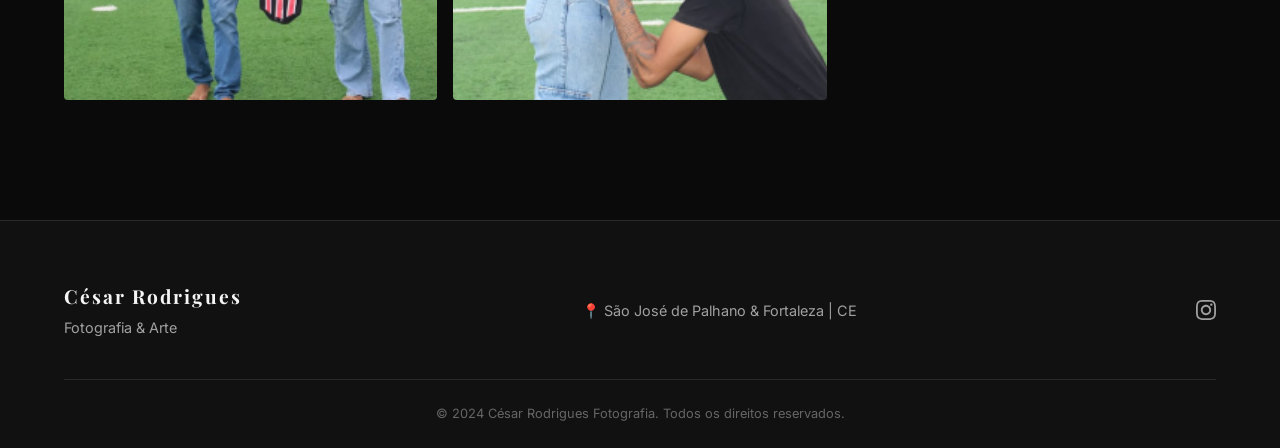
==== commit 1177a8f5: "Add files via upload" ====
--- a/index.html
+++ b/index.html
@@ -29,7 +29,7 @@
                 <li><a href="#sobre">Sobre</a></li>
                 <li><a href="#servicos">Serviços</a></li>
                 <li><a href="#portfolio">Portfolio</a></li>
-                <li><a href="#contato">Orçamento</a></li>
+                <li><a href="orcamento.html">Orçamento</a></li>
             </ul>
         </nav>
     </header>
@@ -41,7 +41,7 @@
                 <p class="tagline">Você é arte ♡</p>
                 <h1>Registro de memórias com amor e sensibilidade</h1>
                 <div class="hero-services">Casais &nbsp;|&nbsp; Eventos &nbsp;|&nbsp; Ensaios</div>
-                <a href="#contato" class="btn-primary">Peça seu orçamento</a>
+                <a href="orcamento.html" class="btn-primary">Peça seu orçamento</a>
             </div>
             <div class="scroll-indicator">
                 <span></span>
@@ -54,7 +54,7 @@
                 <div class="about-content">
                     <div class="about-text">
                         <p class="about-intro">Olá, eu sou César Rodrigues.</p>
-                        <p>Fotógrafo profissional com paixão por capturar momentos únicos e genuínos. Meu trabalho vai além de simplesmente registrar - é sobre contar histórias através de imagens que transmitem emoções réelles.</p>
+                        <p>Fotógrafo profissional com paixão por capturar momentos únicos e genuínos. Meu trabalho vai além de simplesmente registrar - é sobre contar histórias através de imagens que transmitem emoções reais.</p>
                         <p>Cada clique é pensado para capturar a essência do momento, criando memórias que você poderá reviver para sempre.</p>
                         <p class="about-location">📍 Atendo em São José de Palhano & Fortaleza | CE</p>
                         <div class="social-links">
@@ -73,17 +73,17 @@
                 <h2 class="section-title">Serviços</h2>
                 <p class="section-subtitle">Capturando momentos únicos</p>
                 <div class="services-grid">
-                    <article class="service-card fade-in">
+                    <article class="service-card">
                         <div class="service-icon">❤</div>
                         <h3>Casais</h3>
                         <p>Casamento, pré-wedding e ensaios românticos. Preserve a essência do seu amor em cada clique.</p>
                     </article>
-                    <article class="service-card fade-in">
+                    <article class="service-card">
                         <div class="service-icon">✦</div>
                         <h3>Eventos</h3>
                         <p>Aniversários, formaturas, corporativo e celebrações especiais. Momentos que merecem ser lembrados.</p>
                     </article>
-                    <article class="service-card fade-in">
+                    <article class="service-card">
                         <div class="service-icon">◈</div>
                         <h3>Ensaios</h3>
                         <p>Retratos, família, newborn e personalidade. Expressões genuínas que contam histórias.</p>
@@ -97,77 +97,22 @@
                 <h2 class="section-title">Portfolio</h2>
                 <p class="section-subtitle">Alguns de meus trabalhos</p>
                 <div class="portfolio-grid">
-                    <div class="portfolio-item fade-in">
-                        <div class="img-loader"></div>
-                        <img src="imagem1.png" alt="Portfolio 1" loading="lazy">
+                    <div class="portfolio-item">
+                        <img src="imagem1.png" alt="Portfolio 1">
                     </div>
-                    <div class="portfolio-item fade-in">
-                        <div class="img-loader"></div>
-                        <img src="imagem2.png" alt="Portfolio 2" loading="lazy">
+                    <div class="portfolio-item">
+                        <img src="imagem2.png" alt="Portfolio 2">
                     </div>
-                    <div class="portfolio-item fade-in">
-                        <div class="img-loader"></div>
-                        <img src="imagem3.png" alt="Portfolio 3" loading="lazy">
+                    <div class="portfolio-item">
+                        <img src="imagem3.png" alt="Portfolio 3">
                     </div>
-                    <div class="portfolio-item fade-in">
-                        <div class="img-loader"></div>
-                        <img src="imagem4.png" alt="Portfolio 4" loading="lazy">
+                    <div class="portfolio-item">
+                        <img src="imagem4.png" alt="Portfolio 4">
                     </div>
-                    <div class="portfolio-item fade-in">
-                        <div class="img-loader"></div>
-                        <img src="imagem5.png" alt="Portfolio 5" loading="lazy">
+                    <div class="portfolio-item">
+                        <img src="imagem5.png" alt="Portfolio 5">
                     </div>
                 </div>
-            </div>
-        </section>
-
-        <section id="contato" class="section section-dark">
-            <div class="container">
-                <h2 class="section-title">Vamos criar algo bonito?</h2>
-                <p class="section-subtitle">Preencha o formulário que retornarei em breve</p>
-                <form class="contact-form" id="budget-form">
-                    <div class="form-row">
-                        <div class="form-group">
-                            <label for="name">Seu nome</label>
-                            <input type="text" id="name" name="name" required placeholder="Seu nome completo">
-                        </div>
-                        <div class="form-group">
-                            <label for="phone">WhatsApp</label>
-                            <input type="tel" id="phone" name="phone" required placeholder="(DDD) 00000-0000">
-                        </div>
-                    </div>
-                    <div class="form-row">
-                        <div class="form-group">
-                            <label for="service">Tipo de sessão</label>
-                            <select id="service" name="service" required>
-                                <option value="">Selecione</option>
-                                <option value="Casais">Casais / Casamento</option>
-                                <option value="Eventos">Eventos</option>
-                                <option value="Ensaios">Ensaios</option>
-                                <option value="Outro">Outro</option>
-                            </select>
-                        </div>
-                        <div class="form-group" id="other-service-group" style="display: none;">
-                            <label for="other-service">Qual?</label>
-                            <input type="text" id="other-service" name="other-service" placeholder="Descreva o tipo de sessão">
-                        </div>
-                    </div>
-                    <div class="form-row">
-                        <div class="form-group">
-                            <label for="date">Data prevista</label>
-                            <input type="date" id="date" name="date">
-                        </div>
-                        <div class="form-group">
-                            <label for="location">Local</label>
-                            <input type="text" id="location" name="location" placeholder="Cidade/Local">
-                        </div>
-                    </div>
-                    <div class="form-group">
-                        <label for="message">Conte-me sobre seu projeto</label>
-                        <textarea id="message" name="message" rows="4" placeholder="Descreva sua ideias, estilo, expectativas..."></textarea>
-                    </div>
-                    <button type="submit" class="btn-primary btn-submit">Enviar pedido de orçamento</button>
-                </form>
             </div>
         </section>
     </main>
@@ -195,7 +140,7 @@
     </footer>
 
     <a href="https://wa.me/558892840072" class="whatsapp-float" target="_blank" aria-label="WhatsApp">
-        <img src="https://upload.wikimedia.org/wikipedia/commons/6/6b/WhatsApp.svg" alt="WhatsApp" style="width:28px;height:28px;">
+        <img src="https://upload.wikimedia.org/wikipedia/commons/6/6b/WhatsApp.svg" alt="WhatsApp">
     </a>
 
     <div class="lightbox" id="lightbox">
@@ -203,17 +148,6 @@
         <img src="" alt="Imagem ampliada">
     </div>
 
-    <div class="modal" id="thank-you-modal">
-        <div class="modal-content">
-            <button class="modal-close" aria-label="Fechar">&times;</button>
-            <div class="modal-icon">✓</div>
-            <h3>Obrigado!</h3>
-            <p>Sua mensagem foi enviada com sucesso.</p>
-            <p>Em breve retornarei seu contato.</p>
-            <button class="btn-primary" id="modal-ok">Ok, voltar ao site</button>
-        </div>
-    </div>
-
     <script src="script.js"></script>
 </body>
 </html>
--- a/styles.css
+++ b/styles.css
@@ -189,7 +189,6 @@
     color: var(--accent);
     margin-bottom: 16px;
     font-style: italic;
-    animation: fadeInUp 1s ease-out;
 }
 
 .hero h1 {
@@ -198,7 +197,6 @@
     font-weight: 400;
     line-height: 1.3;
     margin-bottom: 24px;
-    animation: fadeInUp 1s ease-out 0.2s both;
 }
 
 .hero-services {
@@ -207,18 +205,6 @@
     letter-spacing: 3px;
     text-transform: uppercase;
     margin-bottom: 40px;
-    animation: fadeInUp 1s ease-out 0.4s both;
-}
-
-@keyframes fadeInUp {
-    from {
-        opacity: 0;
-        transform: translateY(30px);
-    }
-    to {
-        opacity: 1;
-        transform: translateY(0);
-    }
 }
 
 .btn-primary {
@@ -231,7 +217,6 @@
     letter-spacing: 2px;
     text-transform: uppercase;
     transition: all 0.4s ease;
-    animation: fadeInUp 1s ease-out 0.6s both;
 }
 
 .btn-primary:hover {
@@ -261,17 +246,6 @@
     50% { transform: translateX(-50%) translateY(10px); }
 }
 
-.fade-in {
-    opacity: 0;
-    transform: translateY(30px);
-    transition: opacity 0.6s ease, transform 0.6s ease;
-}
-
-.fade-in.visible {
-    opacity: 1;
-    transform: translateY(0);
-}
-
 .section {
     padding: 120px 0;
 }
@@ -348,32 +322,14 @@
 
 .portfolio-item img {
     width: 100%;
-    height: auto;
-    display: block;
-    transition: transform 0.6s ease, filter 0.4s ease;
-    filter: contrast(1.05) saturate(1.1);
+    height: 350px;
+    object-fit: cover;
+    transition: transform 0.6s ease;
+    border-radius: 4px;
 }
 
 .portfolio-item:hover img {
-    transform: scale(1.02);
-    filter: contrast(1.1) saturate(1.15);
-}
-
-.portfolio-item::after {
-    content: '';
-    position: absolute;
-    inset: 0;
-    background: linear-gradient(to top, rgba(10,10,10,0.6) 0%, transparent 50%);
-    opacity: 0;
-    transition: opacity 0.4s ease;
-}
-
-.portfolio-item:hover img {
-    transform: scale(1.08);
-}
-
-.portfolio-item:hover::after {
-    opacity: 1;
+    transform: scale(1.05);
 }
 
 .contact-form {
@@ -408,6 +364,7 @@
     border: 1px solid var(--border);
     color: var(--text-primary);
     transition: border-color 0.3s ease;
+    border-radius: 4px;
 }
 
 .form-group input:focus,
@@ -436,68 +393,88 @@
     background: var(--accent);
     color: var(--bg-primary);
     font-weight: 500;
+    border: none;
+    border-radius: 4px;
+    margin-top: 12px;
 }
 
 .btn-submit:hover {
     background: var(--accent-dark);
 }
 
-.footer {
-    background: var(--bg-secondary);
-    border-top: 1px solid var(--border);
-    padding: 60px 0 24px;
-}
-
-.footer-content {
-    display: flex;
-    justify-content: space-between;
-    align-items: center;
-    flex-wrap: wrap;
-    gap: 24px;
-    margin-bottom: 40px;
-}
-
-.footer-info h3 {
-    font-family: var(--font-display);
-    font-size: 1.2rem;
-    letter-spacing: 2px;
-    margin-bottom: 4px;
-}
-
-.footer-info p {
-    color: var(--text-secondary);
-    font-size: 0.9rem;
-}
-
-.footer-location {
-    color: var(--text-secondary);
-    font-size: 0.9rem;
-}
-
-.whatsapp-link {
+.about-content {
+    max-width: 700px;
+    margin: 0 auto;
+    text-align: center;
+}
+
+.about-intro {
+    font-family: var(--font-display);
+    font-size: 1.5rem;
+    color: var(--accent);
+    margin-bottom: 24px;
+}
+
+.about-text p {
+    color: var(--text-secondary);
+    margin-bottom: 16px;
+    line-height: 1.8;
+}
+
+.about-location {
+    font-size: 1.1rem;
+    margin-top: 24px;
+    color: var(--text-primary);
+}
+
+.social-links {
+    margin-top: 24px;
+    display: flex;
+    justify-content: center;
+    gap: 16px;
+}
+
+.social-link {
     display: inline-flex;
     align-items: center;
     gap: 8px;
-    padding: 12px 24px;
-    background: var(--accent);
-    color: var(--bg-primary);
-    font-weight: 500;
-    transition: background 0.3s ease;
-}
-
-.whatsapp-link:hover {
-    background: var(--accent-dark);
-}
-
-.footer-bottom {
-    text-align: center;
-    padding-top: 24px;
-    border-top: 1px solid var(--border);
-}
-
-.footer-bottom p {
-    color: var(--text-muted);
-    font-size: 0.8rem;
+    color: var(--text-secondary);
+    transition: color 0.3s ease;
+}
+
+.social-link:hover {
+    color: var(--accent);
+}
+
+.whatsapp-float {
+    position: fixed;
+    bottom: 24px;
+    right: 24px;
+    width: 60px;
+    height: 60px;
+    background: #25D366;
+    border-radius: 50%;
+    display: flex;
+    align-items: center;
+    justify-content: center;
+    box-shadow: 0 4px 20px rgba(37, 211, 102, 0.4);
+    z-index: 1000;
+    animation: pulse 2s ease-in-out infinite;
+    transition: transform 0.3s ease;
+}
+
+.whatsapp-float:hover {
+    transform: scale(1.1);
+}
+
+.whatsapp-float img {
+    width: 32px;
+    height: 32px;
+}
+
+@keyframes pulse {
+    0%, 100% { box-shadow: 0 4px 20px rgba(37, 211, 102, 0.4); }
+    50% { box-shadow: 0 4px 30px rgba(37, 211, 102, 0.7); }
 }
 
 .lightbox {
@@ -524,7 +501,6 @@
     width: auto;
     height: auto;
     object-fit: contain;
-    filter: contrast(1.05) saturate(1.1);
 }
 
 .lightbox-close {
@@ -534,6 +510,129 @@
     font-size: 2rem;
     color: var(--text-primary);
     padding: 16px;
+}
+
+.modal {
+    position: fixed;
+    inset: 0;
+    background: rgba(0,0,0,0.9);
+    display: flex;
+    align-items: center;
+    justify-content: center;
+    z-index: 2001;
+    opacity: 0;
+    visibility: hidden;
+    transition: all 0.3s ease;
+}
+
+.modal.active {
+    opacity: 1;
+    visibility: visible;
+}
+
+.modal-content {
+    background: var(--bg-secondary);
+    border: 1px solid var(--border);
+    padding: 48px;
+    text-align: center;
+    max-width: 400px;
+    position: relative;
+}
+
+.modal-close {
+    position: absolute;
+    top: 16px;
+    right: 16px;
+    font-size: 1.5rem;
+    color: var(--text-muted);
+    padding: 8px;
+}
+
+.modal-icon {
+    width: 64px;
+    height: 64px;
+    background: var(--accent);
+    color: var(--bg-primary);
+    border-radius: 50%;
+    display: flex;
+    align-items: center;
+    justify-content: center;
+    font-size: 2rem;
+    margin: 0 auto 24px;
+}
+
+.modal-content h3 {
+    font-family: var(--font-display);
+    font-size: 1.8rem;
+    margin-bottom: 16px;
+}
+
+.modal-content p {
+    color: var(--text-secondary);
+    margin-bottom: 8px;
+}
+
+.footer {
+    background: var(--bg-secondary);
+    border-top: 1px solid var(--border);
+    padding: 60px 0 24px;
+}
+
+.footer-content {
+    display: flex;
+    justify-content: space-between;
+    align-items: center;
+    flex-wrap: wrap;
+    gap: 24px;
+    margin-bottom: 40px;
+}
+
+.footer-info h3 {
+    font-family: var(--font-display);
+    font-size: 1.2rem;
+    letter-spacing: 2px;
+    margin-bottom: 4px;
+}
+
+.footer-info p {
+    color: var(--text-secondary);
+    font-size: 0.9rem;
+}
+
+.footer-location {
+    color: var(--text-secondary);
+    font-size: 0.9rem;
+}
+
+.footer-social .social-link {
+    display: flex;
+    align-items: center;
+    gap: 8px;
+}
+
+.whatsapp-link {
+    display: inline-flex;
+    align-items: center;
+    gap: 8px;
+    padding: 12px 24px;
+    background: var(--accent);
+    color: var(--bg-primary);
+    font-weight: 500;
+}
+
+.whatsapp-link:hover {
+    background: var(--accent-dark);
+}
+
+.footer-bottom {
+    text-align: center;
+    padding-top: 24px;
+    border-top: 1px solid var(--border);
+}
+
+.footer-bottom p {
+    color: var(--text-muted);
+    font-size: 0.8rem;
 }
 
 @media (max-width: 900px) {
@@ -592,172 +691,4 @@
     .hero h1 {
         font-size: 1.8rem;
     }
-}
-
-.about-content {
-    max-width: 700px;
-    margin: 0 auto;
-    text-align: center;
-}
-
-.about-intro {
-    font-family: var(--font-display);
-    font-size: 1.5rem;
-    color: var(--accent);
-    margin-bottom: 24px;
-}
-
-.about-text p {
-    color: var(--text-secondary);
-    margin-bottom: 16px;
-    line-height: 1.8;
-}
-
-.about-location {
-    font-size: 1.1rem;
-    margin-top: 24px;
-    color: var(--text-primary);
-}
-
-.social-links {
-    margin-top: 24px;
-    display: flex;
-    justify-content: center;
-    gap: 16px;
-}
-
-.social-link {
-    display: inline-flex;
-    align-items: center;
-    gap: 8px;
-    color: var(--text-secondary);
-    transition: color 0.3s ease;
-}
-
-.social-link:hover {
-    color: var(--accent);
-}
-
-.whatsapp-float {
-    position: fixed;
-    bottom: 24px;
-    right: 24px;
-    width: 60px;
-    height: 60px;
-    background: #25D366;
-    border-radius: 50%;
-    display: flex;
-    align-items: center;
-    justify-content: center;
-    box-shadow: 0 4px 20px rgba(37, 211, 102, 0.4);
-    z-index: 1000;
-    animation: pulse 2s ease-in-out infinite;
-    transition: transform 0.3s ease;
-}
-
-.whatsapp-float img {
-    width: 32px;
-    height: 32px;
-}
-
-.whatsapp-float:hover {
-    transform: scale(1.1);
-}
-
-@keyframes pulse {
-    0%, 100% { box-shadow: 0 4px 20px rgba(37, 211, 102, 0.4); }
-    50% { box-shadow: 0 4px 30px rgba(37, 211, 102, 0.7); }
-}
-
-.img-loader {
-    position: absolute;
-    inset: 0;
-    background: linear-gradient(90deg, var(--bg-tertiary) 25%, var(--bg-secondary) 50%, var(--bg-tertiary) 75%);
-    background-size: 200% 100%;
-    animation: shimmer 1.5s infinite;
-}
-
-@keyframes shimmer {
-    0% { background-position: 200% 0; }
-    100% { background-position: -200% 0; }
-}
-
-.portfolio-item img {
-    opacity: 0;
-    transition: opacity 0.4s ease;
-}
-
-.portfolio-item img.loaded {
-    opacity: 1;
-}
-
-.modal {
-    position: fixed;
-    inset: 0;
-    background: rgba(0,0,0,0.9);
-    display: flex;
-    align-items: center;
-    justify-content: center;
-    z-index: 2001;
-    opacity: 0;
-    visibility: hidden;
-    transition: all 0.3s ease;
-}
-
-.modal.active {
-    opacity: 1;
-    visibility: visible;
-}
-
-.modal-content {
-    background: var(--bg-secondary);
-    border: 1px solid var(--border);
-    padding: 48px;
-    text-align: center;
-    max-width: 400px;
-    position: relative;
-}
-
-.modal-close {
-    position: absolute;
-    top: 16px;
-    right: 16px;
-    font-size: 1.5rem;
-    color: var(--text-muted);
-    padding: 8px;
-}
-
-.modal-icon {
-    width: 64px;
-    height: 64px;
-    background: var(--accent);
-    color: var(--bg-primary);
-    border-radius: 50%;
-    display: flex;
-    align-items: center;
-    justify-content: center;
-    font-size: 2rem;
-    margin: 0 auto 24px;
-}
-
-.modal-content h3 {
-    font-family: var(--font-display);
-    font-size: 1.8rem;
-    margin-bottom: 16px;
-}
-
-.modal-content p {
-    color: var(--text-secondary);
-    margin-bottom: 8px;
-}
-
-.modal-content .btn-primary {
-    margin-top: 24px;
-    width: 100%;
-}
-
-.form-row {
-    display: grid;
-    grid-template-columns: 1fr 1fr;
-    gap: 24px;
 }
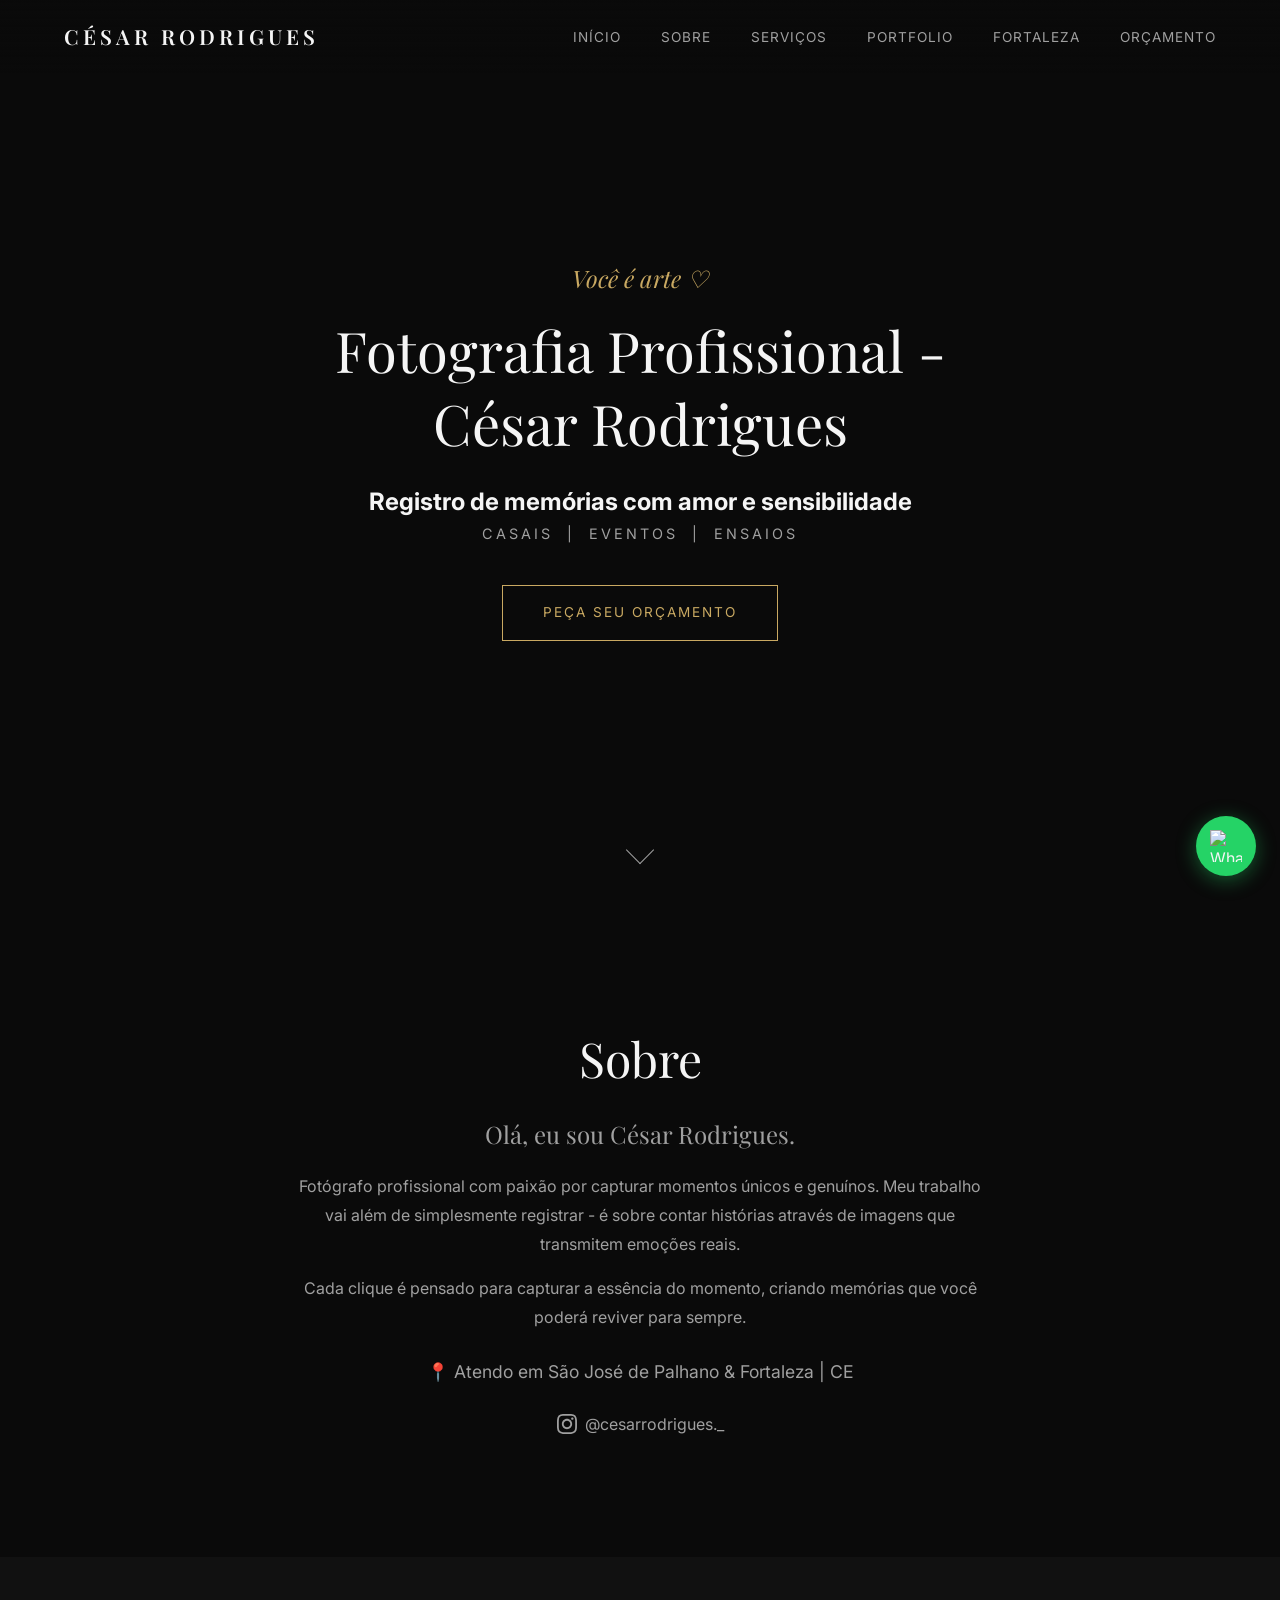
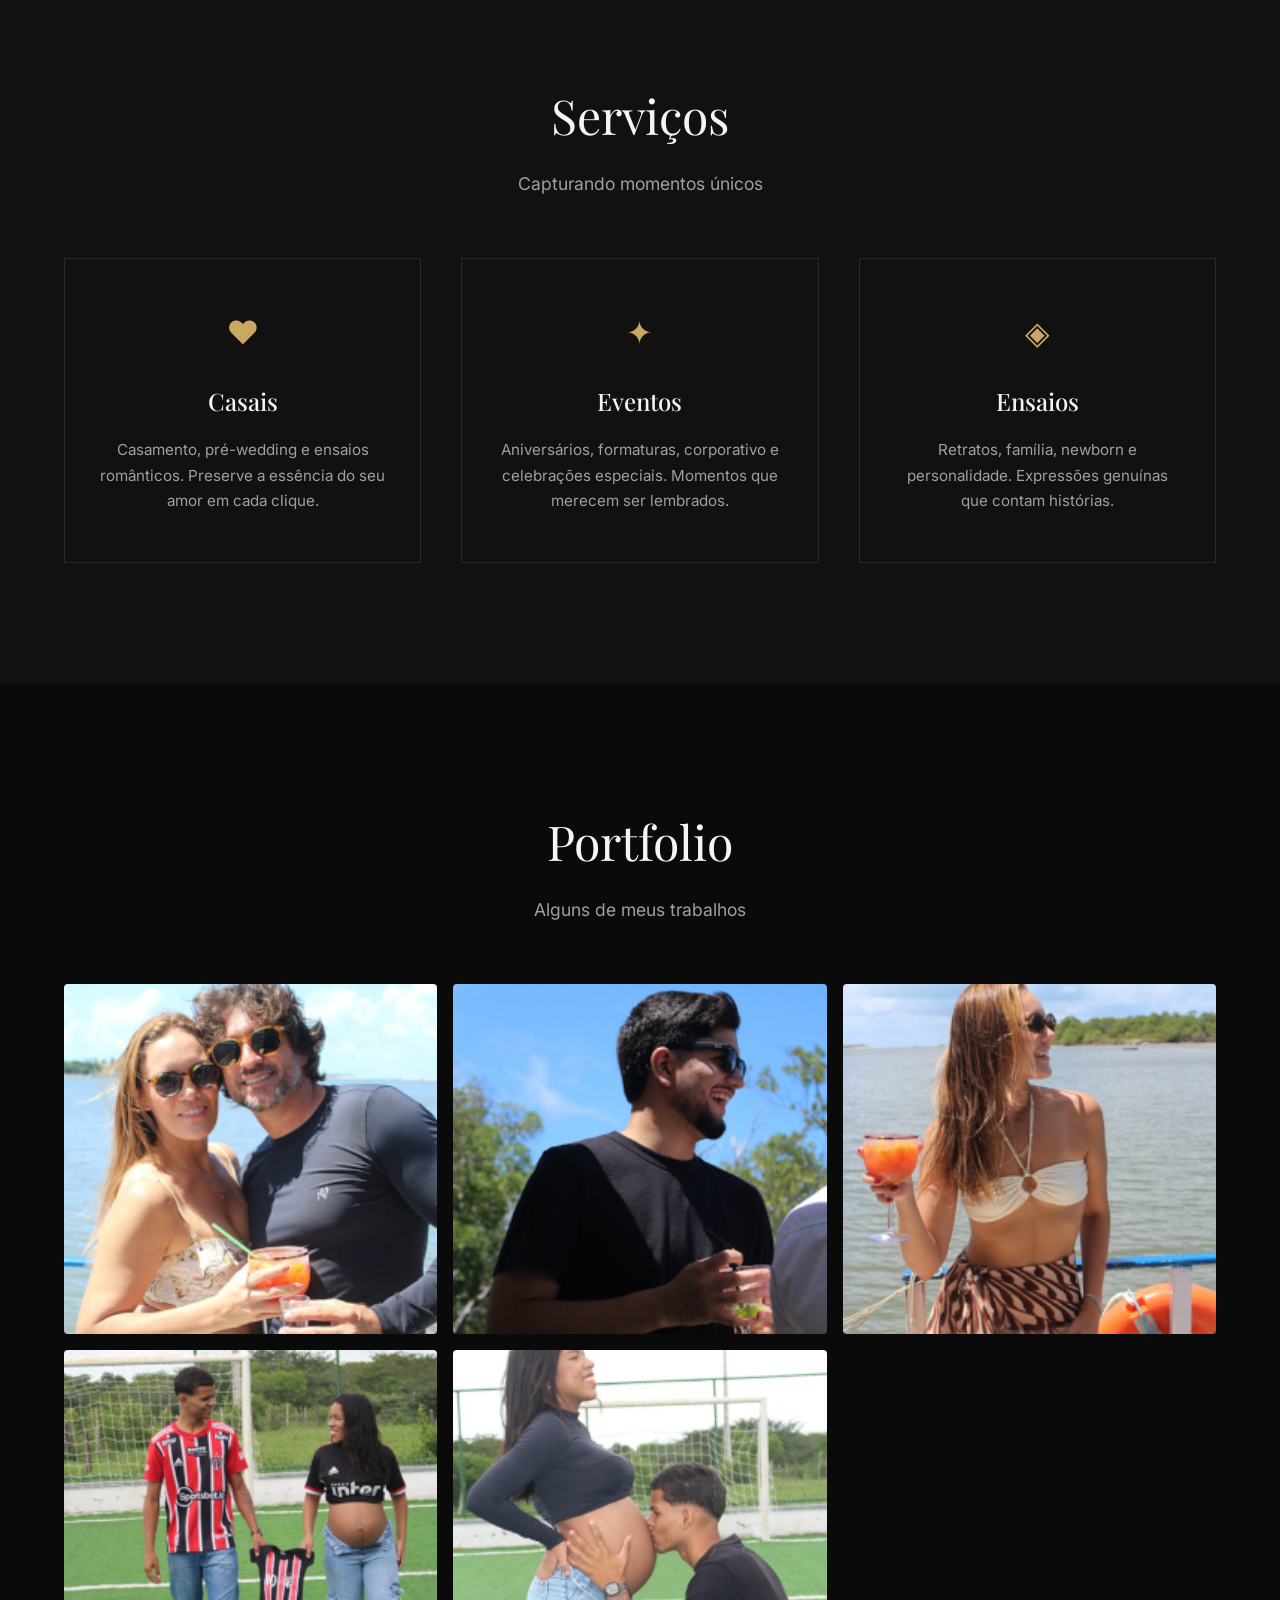
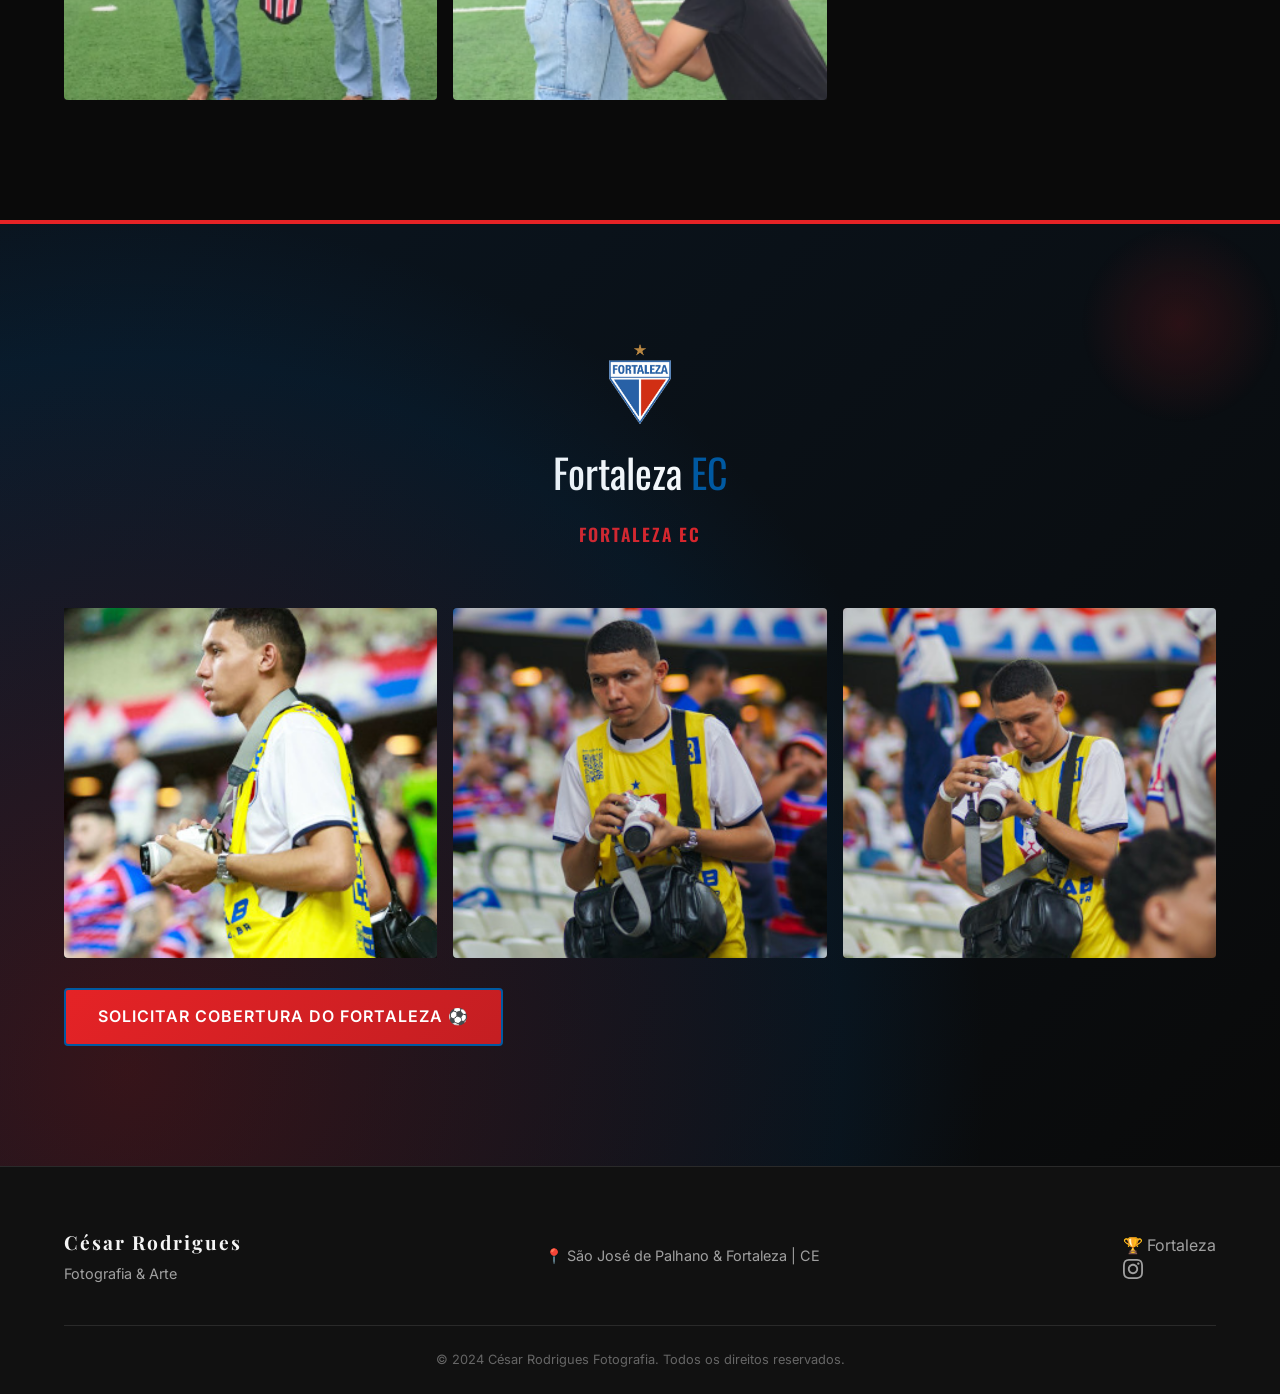
==== commit 354773de: "Add files via upload" ====
--- a/index.html
+++ b/index.html
@@ -3,17 +3,62 @@
 <head>
     <meta charset="UTF-8">
     <meta name="viewport" content="width=device-width, initial-scale=1.0">
-    <title>César Rodrigues | Fotografia</title>
-    <meta name="description" content="Fotografia profissional com amor e sensibilidade. Casais, Eventos e Ensaios. São José de Palhano & Fortaleza | CE">
-    <meta name="keywords" content="fotografia, photographer, casamentos, ensaio, eventos, são josé de palhano, fortaleza, ceará">
-    <meta property="og:title" content="César Rodrigues | Fotografia">
+    <title>César Rodrigues | Fotografia Profissional</title>
+    <meta name="description" content="César Rodrigues - Fotógrafo profissional em São José de Palhano e Fortaleza CE. Casamentos, eventos, ensaios fotográficos. Registro de memórias com amor e sensibilidade.">
+    <meta name="keywords" content="fotógrafo, fotografia, photographer, casamentos, pré-wedding, ensaio, newborn, família, eventos, formaturas, São José de Palhano, Fortaleza, Ceará">
+    <meta name="author" content="César Rodrigues">
+    <meta name="robots" content="index, follow">
+    <meta name="language" content="Portuguese">
+    <meta name="revisit-after" content="7 days">
+    
+    <!-- Open Graph -->
+    <meta property="og:title" content="César Rodrigues | Fotografia Profissional">
     <meta property="og:description" content="Registro de memórias com amor e sensibilidade">
     <meta property="og:type" content="website">
+    <meta property="og:url" content="https://cesarrodrigues.com.br">
+    <meta property="og:image" content="imagem1.png">
+    <meta property="og:locale" content="pt_BR">
+    
+    <!-- Twitter -->
+    <meta name="twitter:card" content="summary_large_image">
+    <meta name="twitter:title" content="César Rodrigues | Fotografia">
+    <meta name="twitter:description" content="Registro de memórias com amor e sensibilidade">
+    
+    <!-- Canonical -->
+    <link rel="canonical" href="https://cesarrodrigues.com.br">
+    
     <link rel="preconnect" href="https://fonts.googleapis.com">
     <link rel="preconnect" href="https://fonts.gstatic.com" crossorigin>
-    <link href="https://fonts.googleapis.com/css2?family=Playfair+Display:wght@400;500;600;700&family=Inter:wght@300;400;500;600&display=swap" rel="stylesheet">
+    <link href="https://fonts.googleapis.com/css2?family=Playfair+Display:wght@400;500;600;700&family=Inter:wght@300;400;500;600&family=Oswald:wght@400;600;700&display=swap" rel="stylesheet">
     <link rel="stylesheet" href="styles.css">
     <link rel="icon" href="data:image/svg+xml,<svg xmlns='http://www.w3.org/2000/svg' viewBox='0 0 100 100'><text y='.9em' font-size='90'>📷</text></svg>">
+    
+    <!-- Structured Data for SEO -->
+    <script type="application/ld+json">
+    {
+        "@context": "https://schema.org",
+        "@type": "ProfessionalService",
+        "name": "César Rodrigues Fotografia",
+        "description": "Fotógrafo profissional especializado em casamentos, eventos e ensaios fotográficos.",
+        "url": "https://cesarrodrigues.com.br",
+        "telephone": "+558892840072",
+        "address": {
+            "@type": "PostalAddress",
+            "addressLocality": "São José de Palhano",
+            "addressRegion": "CE",
+            "addressCountry": "BR"
+        },
+        "geo": {
+            "@type": "GeoCoordinates",
+            "latitude": "-4.2637",
+            "longitude": "-38.3065"
+        },
+        "openingHours": "Mo-Su 09:00-18:00",
+        "priceRange": "$$",
+        "areaServed": ["São José de Palhano", "Fortaleza", "Ceará"],
+        "serviceType": ["Fotografia de casamentos", "Pré-wedding", "Ensaios fotográficos", "Eventos", "Formaturas", "Newborn", "Retratos"]
+    }
+    </script>
 </head>
 <body>
     <header class="header">
@@ -25,10 +70,12 @@
                 <span></span>
             </button>
             <ul class="nav-links">
+                <button class="menu-close" aria-label="Fechar menu">&times;</button>
                 <li><a href="#inicio">Início</a></li>
                 <li><a href="#sobre">Sobre</a></li>
                 <li><a href="#servicos">Serviços</a></li>
                 <li><a href="#portfolio">Portfolio</a></li>
+                <li><a href="#fortaleza">Fortaleza</a></li>
                 <li><a href="orcamento.html">Orçamento</a></li>
             </ul>
         </nav>
@@ -39,7 +86,8 @@
             <div class="hero-bg"></div>
             <div class="hero-content">
                 <p class="tagline">Você é arte ♡</p>
-                <h1>Registro de memórias com amor e sensibilidade</h1>
+                <h1>Fotografia Profissional - César Rodrigues</h1>
+                <h2>Registro de memórias com amor e sensibilidade</h2>
                 <div class="hero-services">Casais &nbsp;|&nbsp; Eventos &nbsp;|&nbsp; Ensaios</div>
                 <a href="orcamento.html" class="btn-primary">Peça seu orçamento</a>
             </div>
@@ -115,6 +163,36 @@
                 </div>
             </div>
         </section>
+
+        <section id="fortaleza" class="section section-fortaleza">
+            <div class="container">
+                <div class="fortaleza-header">
+                    <img src="Fortaleza_Esporte_Clube_logo.png" alt="Fortaleza EC" class="fortaleza-logo" style="width:80px;height:80px;object-fit:contain;margin:0 auto 16px;">
+                    <h2 class="section-title">Fortaleza <span>EC</span></h2>
+                    <p class="section-subtitle">Fortaleza EC</p>
+                </div>
+                <div class="portfolio-grid">
+                    <div class="portfolio-item">
+                        <img src="fortalezacesar1.JPG.jpeg" alt="Fortaleza 1">
+                    </div>
+                    <div class="portfolio-item">
+                        <img src="fortalezacesar2.JPG.jpeg" alt="Fortaleza 2">
+                    </div>
+                    <div class="portfolio-item">
+                        <img src="fortalezacesar3.JPG.jpeg" alt="Fortaleza 3">
+                    </div>
+                </div>
+                <a href="fortaleza-orcamento.html" class="fortaleza-cta">
+                    Solicitar cobertura do Fortaleza ⚽
+                </a>
+            </div>
+        </section>
+
+        <script>
+        function scrollToSection(id) {
+            document.getElementById(id).scrollIntoView({ behavior: 'smooth' });
+        }
+        </script>
     </main>
 
     <footer class="footer">
@@ -128,6 +206,7 @@
                     <p>📍 São José de Palhano & Fortaleza | CE</p>
                 </div>
                 <div class="footer-social">
+                    <a href="#fortaleza" class="social-link">🏆 Fortaleza</a>
                     <a href="https://www.instagram.com/cesarrodrigues._/" target="_blank" class="social-link">
                         <svg width="20" height="20" viewBox="0 0 24 24" fill="currentColor"><path d="M12 2.163c3.204 0 3.584.012 4.85.07 3.252.148 4.771 1.691 4.919 4.919.058 1.265.069 1.645.069 4.849 0 3.205-.012 3.584-.069 4.849-.149 3.225-1.664 4.771-4.919 4.919-1.266.058-1.644.07-4.85.07-3.204 0-3.584-.012-4.849-.07-3.26-.149-4.771-1.699-4.919-4.92-.058-1.265-.07-1.644-.07-4.849 0-3.204.012-3.584.07-4.849.149-3.227 1.664-4.771 4.919-4.919 1.266-.057 1.645-.069 4.849-.069zm0-2.163c-3.259 0-3.667.01-4.947.072-4.358.2-6.78 2.618-6.98 6.98-.059 1.281-.073 1.689-.073 4.947 0 3.259.014 3.668.072 4.947.2 4.358 2.618 6.78 6.98 6.98 1.281.058 1.689.072 4.947.072 3.259 0 3.668-.014 4.947-.072 4.354-.2 6.782-2.618 6.979-6.98.059-1.28.073-1.689.073-4.947 0-3.259-.014-3.667-.072-4.947-.196-4.354-2.617-6.78-6.979-6.98-1.281-.059-1.69-.073-4.949-.073zm0 5.838c-3.403 0-6.162 2.759-6.162 6.162s2.759 6.162 6.162 6.162 6.162-2.759 6.162-6.162c0-3.403-2.759-6.162-6.162-6.162zm0 10.162c-2.209 0-4-1.79-4-4 0-2.209 1.791-4 4-4s4 1.791 4 4c0 2.21-1.791 4-4 4zm6.406-11.845c-.796 0-1.441.645-1.441 1.44s.645 1.44 1.441 1.44c.795 0 1.439-.645 1.439-1.44s-.644-1.44-1.439-1.44z"/></svg>
                     </a>
--- a/styles.css
+++ b/styles.css
@@ -151,6 +151,17 @@
     transition: all 0.3s ease;
 }
 
+.menu-close {
+    position: absolute;
+    top: 20px;
+    right: 24px;
+    font-size: 2rem;
+    color: var(--text-primary);
+    background: none;
+    border: none;
+    display: none;
+}
+
 .hero {
     min-height: 100vh;
     display: flex;
@@ -269,6 +280,97 @@
     font-size: 1.1rem;
 }
 
+.section-fortaleza {
+    background: linear-gradient(135deg, #0a1520 0%, #0a0a0a 100%);
+    border-top: 4px solid #E52326;
+    position: relative;
+    overflow: hidden;
+}
+
+.section-fortaleza::before {
+    content: '';
+    position: absolute;
+    top: 0;
+    left: 0;
+    right: 0;
+    bottom: 0;
+    background: radial-gradient(circle at 10% 90%, rgba(229,35,38,0.2) 0%, rgba(0,89,161,0.1) 50%, transparent 60%);
+    pointer-events: none;
+}
+
+.section-fortaleza::after {
+    content: '';
+    position: absolute;
+    top: 0;
+    right: 0;
+    width: 200px;
+    height: 200px;
+    background: radial-gradient(circle, rgba(229,35,38,0.15) 0%, transparent 70%);
+    pointer-events: none;
+}
+
+.section-fortaleza .section-title {
+    color: #FFFFFF;
+    font-family: 'Oswald', sans-serif;
+    font-size: 2.5rem;
+}
+
+.section-fortaleza .section-title span {
+    color: #0059A1;
+}
+
+.section-fortaleza .section-subtitle {
+    color: #E52326;
+    font-family: 'Oswald', sans-serif;
+    text-transform: uppercase;
+    letter-spacing: 2px;
+    font-weight: 600;
+}
+
+.fortaleza-header {
+    text-align: center;
+    margin-bottom: 40px;
+    animation: fadeInUp 0.8s ease;
+}
+
+.fortaleza-logo {
+    width: 80px;
+    height: 80px;
+    margin: 0 auto 20px;
+}
+
+@keyframes pulse {
+    0%, 100% { transform: scale(1); }
+    50% { transform: scale(1.08); }
+}
+
+@keyframes fadeInUp {
+    from { opacity: 0; transform: translateY(30px); }
+    to { opacity: 1; transform: translateY(0); }
+}
+
+.fortaleza-cta {
+    display: inline-block;
+    text-align: center;
+    margin-top: 30px;
+    padding: 14px 32px;
+    background: linear-gradient(135deg, #E52326 0%, #c41e22 100%);
+    color: #FFFFFF;
+    font-weight: 600;
+    text-transform: uppercase;
+    letter-spacing: 1px;
+    border-radius: 4px;
+    transition: all 0.3s ease;
+    animation: fadeInUp 0.8s ease 0.3s both;
+    border: 2px solid #0059A1;
+}
+
+.fortaleza-cta:hover {
+    background: linear-gradient(135deg, #0059A1 0%, #004680 100%);
+    transform: translateY(-3px);
+    box-shadow: 0 8px 20px rgba(229,35,38,0.5);
+}
+
 .services-grid {
     display: grid;
     grid-template-columns: repeat(3, 1fr);
@@ -324,13 +426,24 @@
     width: 100%;
     height: 350px;
     object-fit: cover;
-    transition: transform 0.6s ease;
+    transition: transform 0.6s ease, filter 0.3s ease;
     border-radius: 4px;
 }
 
 .portfolio-item:hover img {
     transform: scale(1.05);
-}
+    filter: brightness(1.1);
+}
+
+.portfolio-item {
+    animation: fadeInUp 0.6s ease both;
+}
+
+.portfolio-item:nth-child(1) { animation-delay: 0.1s; }
+.portfolio-item:nth-child(2) { animation-delay: 0.2s; }
+.portfolio-item:nth-child(3) { animation-delay: 0.3s; }
+.portfolio-item:nth-child(4) { animation-delay: 0.4s; }
+.portfolio-item:nth-child(5) { animation-delay: 0.5s; }
 
 .contact-form {
     max-width: 700px;
@@ -650,6 +763,10 @@
 @media (max-width: 600px) {
     .menu-toggle {
         display: flex;
+    }
+    
+    .menu-close {
+        display: block;
     }
     
     .nav-links {
